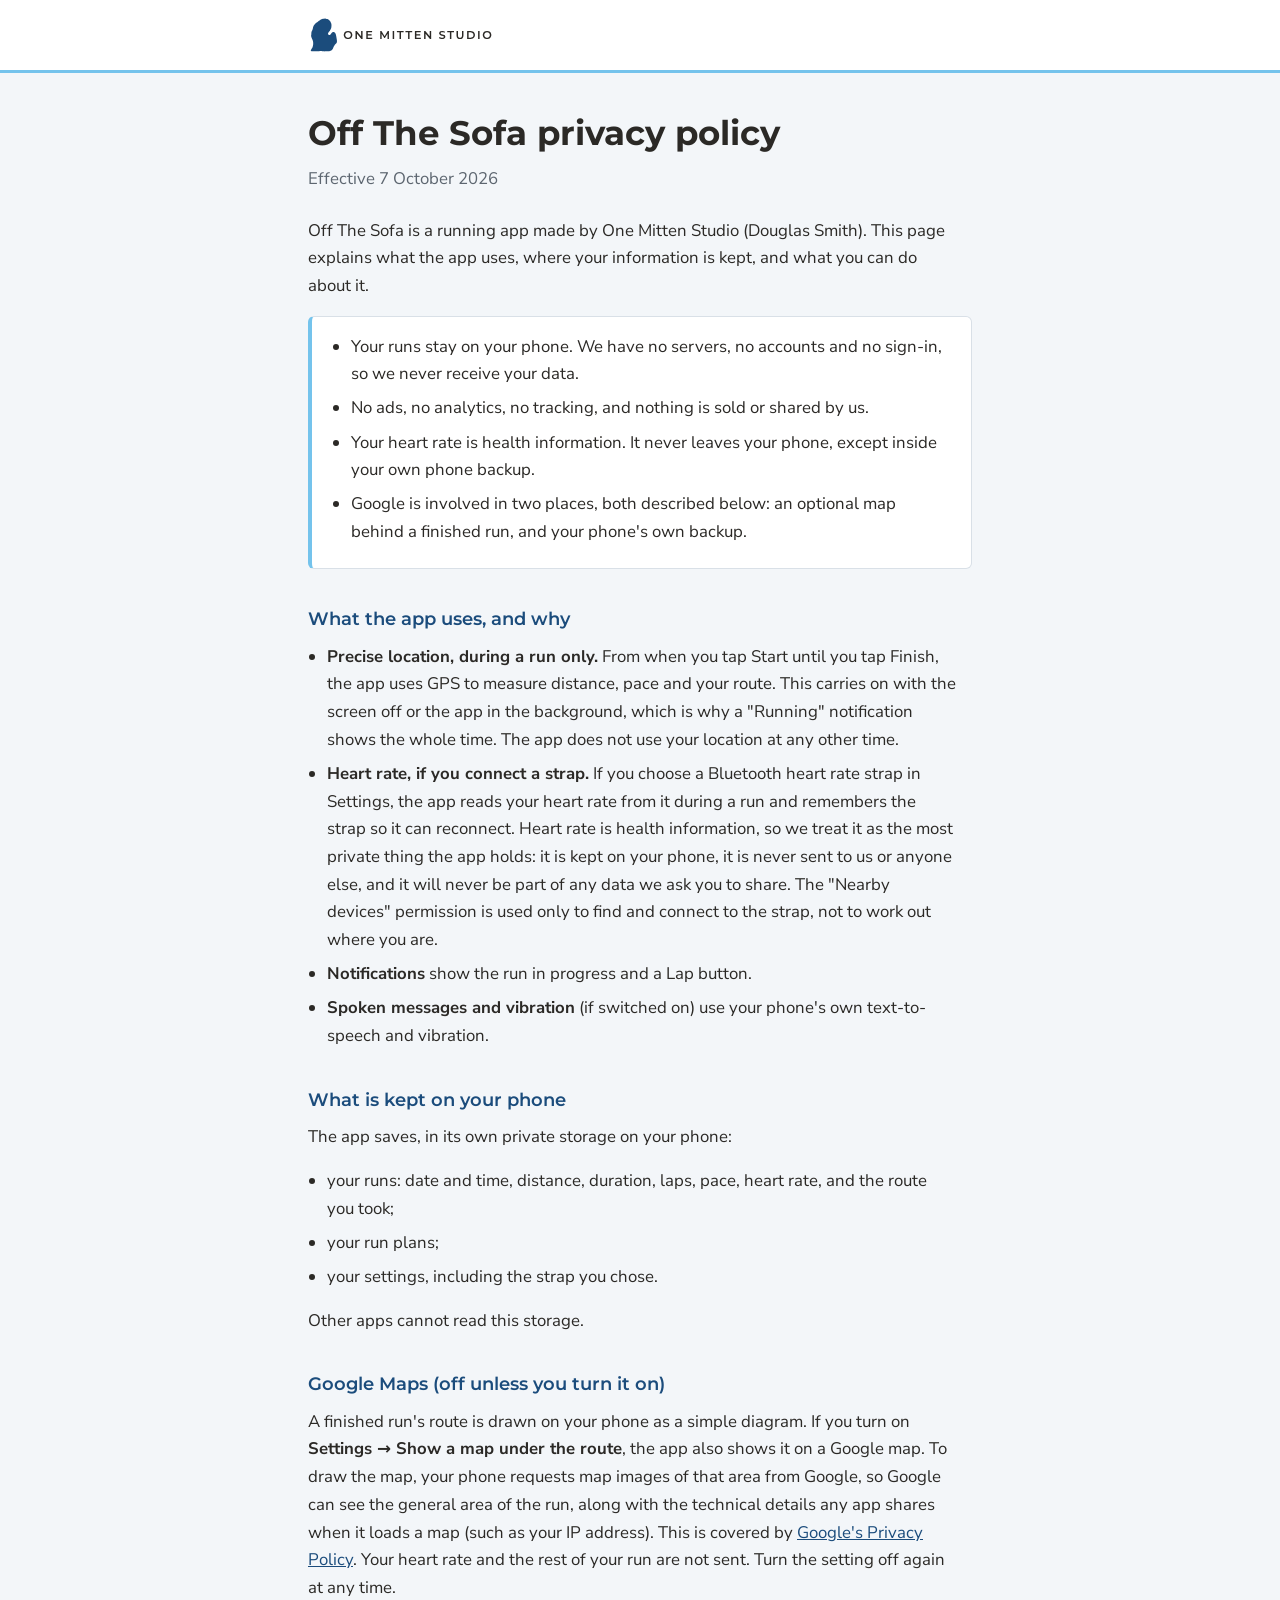
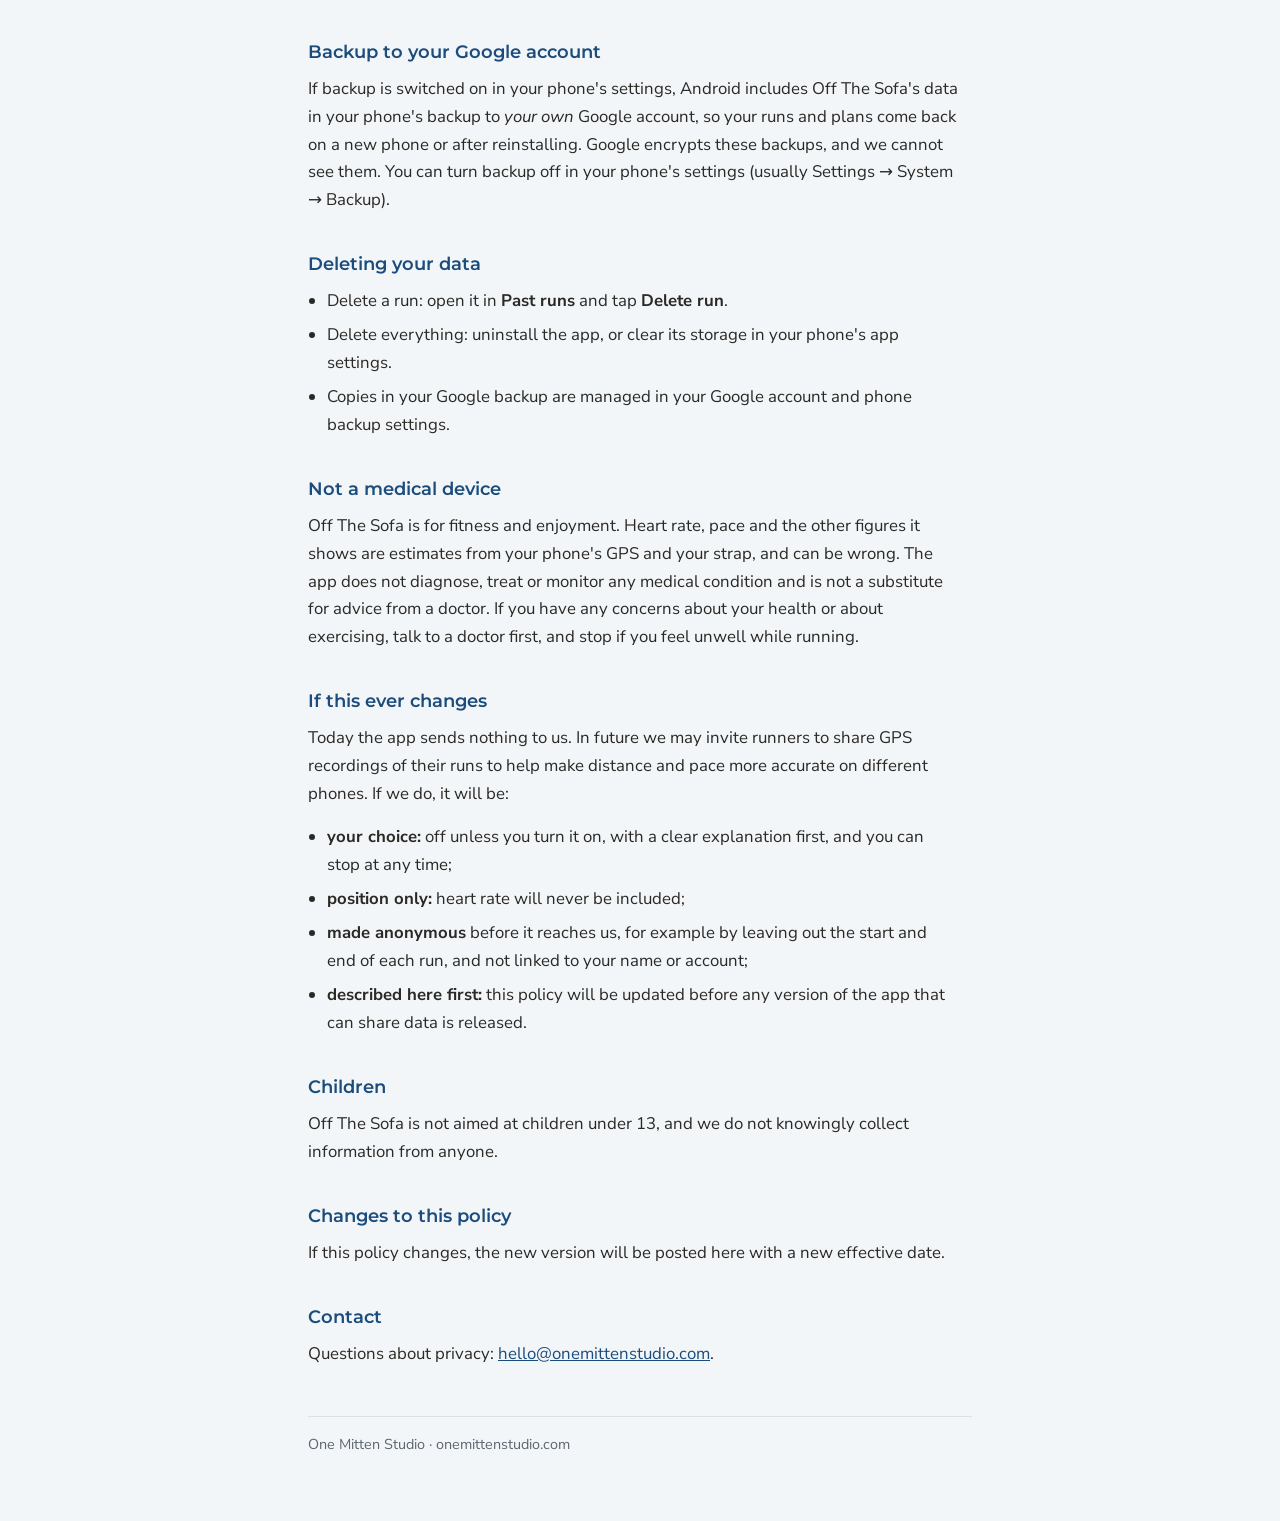
==== privacy/off-the-sofa.html @ 2fed8756 "Privacy policy: heart rate as health info, not a medical device, opt-in data sharing in future, map " ====
<!doctype html>
<html lang="en">
<head>
<meta charset="utf-8">
<meta name="viewport" content="width=device-width, initial-scale=1">
<title>Off The Sofa Privacy Policy · One Mitten Studio</title>
<meta name="description" content="How the Off The Sofa running app handles your location, heart rate and runs.">
<link rel="icon" href="../assets/favicon.svg" type="image/svg+xml">
<link rel="preconnect" href="https://fonts.googleapis.com">
<link rel="preconnect" href="https://fonts.gstatic.com" crossorigin>
<link rel="stylesheet" href="https://fonts.googleapis.com/css2?family=Montserrat:wght@600;700&family=Nunito+Sans:opsz,wght@6..12,400;6..12,700&display=swap">
<style>
  :root {
    --ink: #2B2926;
    --muted: #5D6670;
    --blue: #1B4C7C;
    --sky: #74C3EC;
    --paper: #FFFFFF;
    --wash: #F3F6F9;
    --rule: #D9E0E7;
  }
  * { box-sizing: border-box; }
  body { margin: 0; background: var(--wash); color: var(--ink); font: 400 1.05rem/1.65 "Nunito Sans", "Segoe UI", system-ui, sans-serif; }
  header { background: var(--paper); border-bottom: 3px solid var(--sky); }
  header .inner, main { max-width: 44rem; margin: 0 auto; padding-inline: 1.25rem; }
  header .inner { padding-block: 1rem; }
  header img { height: 2.4rem; width: auto; display: block; }
  main { padding-block: 2rem 4rem; }
  h1, h2 { font-family: Montserrat, "Helvetica Neue", Arial, sans-serif; text-wrap: balance; }
  h1 { font-size: clamp(1.6rem, 5vw, 2.1rem); font-weight: 700; margin: 0 0 .25rem; }
  h2 { font-size: 1.15rem; font-weight: 600; margin: 2.2rem 0 .5rem; color: var(--blue); }
  p, ul { margin: 0 0 1rem; max-width: 65ch; }
  ul { padding-left: 1.2rem; }
  li { margin-bottom: .4rem; }
  .date { color: var(--muted); margin-bottom: 1.5rem; }
  .summary { background: var(--paper); border: 1px solid var(--rule); border-left: 4px solid var(--sky); border-radius: 6px; padding: 1rem 1.25rem; }
  .summary ul { margin: 0; }
  a { color: var(--blue); }
  footer { color: var(--muted); font-size: .9rem; border-top: 1px solid var(--rule); padding-top: 1rem; margin-top: 3rem; }
</style>
</head>
<body>
<header><div class="inner"><a href="https://onemittenstudio.com"><img src="../assets/logo-horizontal-flat.svg" alt="One Mitten Studio"></a></div></header>
<main>
  <h1>Off The Sofa privacy policy</h1>
  <p class="date">Effective 7 October 2026</p>

  <p>Off The Sofa is a running app made by One Mitten Studio (Douglas Smith). This page explains what the app
    uses, where your information is kept, and what you can do about it.</p>

  <div class="summary">
    <ul>
      <li>Your runs stay on your phone. We have no servers, no accounts and no sign-in, so we never receive your data.</li>
      <li>No ads, no analytics, no tracking, and nothing is sold or shared by us.</li>
      <li>Your heart rate is health information. It never leaves your phone, except inside your own phone backup.</li>
      <li>Google is involved in two places, both described below: an optional map behind a finished run, and your phone's own backup.</li>
    </ul>
  </div>

  <h2>What the app uses, and why</h2>
  <ul>
    <li><b>Precise location, during a run only.</b> From when you tap Start until you tap Finish, the app uses GPS
      to measure distance, pace and your route. This carries on with the screen off or the app in the background,
      which is why a "Running" notification shows the whole time. The app does not use your location at any other time.</li>
    <li><b>Heart rate, if you connect a strap.</b> If you choose a Bluetooth heart rate strap in Settings, the app
      reads your heart rate from it during a run and remembers the strap so it can reconnect. Heart rate is health
      information, so we treat it as the most private thing the app holds: it is kept on your phone, it is never
      sent to us or anyone else, and it will never be part of any data we ask you to share. The "Nearby devices"
      permission is used only to find and connect to the strap, not to work out where you are.</li>
    <li><b>Notifications</b> show the run in progress and a Lap button.</li>
    <li><b>Spoken messages and vibration</b> (if switched on) use your phone's own text-to-speech and vibration.</li>
  </ul>

  <h2>What is kept on your phone</h2>
  <p>The app saves, in its own private storage on your phone:</p>
  <ul>
    <li>your runs: date and time, distance, duration, laps, pace, heart rate, and the route you took;</li>
    <li>your run plans;</li>
    <li>your settings, including the strap you chose.</li>
  </ul>
  <p>Other apps cannot read this storage.</p>

  <h2>Google Maps (off unless you turn it on)</h2>
  <p>A finished run's route is drawn on your phone as a simple diagram. If you turn on
    <b>Settings → Show a map under the route</b>, the app also shows it on a Google map. To draw the map, your phone
    requests map images of that area from Google, so Google can see the general area of the run, along with the
    technical details any app shares when it loads a map (such as your IP address). This is covered by
    <a href="https://policies.google.com/privacy">Google's Privacy Policy</a>. Your heart rate and the rest of your
    run are not sent. Turn the setting off again at any time.</p>

  <h2>Backup to your Google account</h2>
  <p>If backup is switched on in your phone's settings, Android includes Off The Sofa's data in your phone's
    backup to <em>your own</em> Google account, so your runs and plans come back on a new phone or after
    reinstalling. Google encrypts these backups, and we cannot see them. You can turn backup off in your phone's
    settings (usually Settings → System → Backup).</p>

  <h2>Deleting your data</h2>
  <ul>
    <li>Delete a run: open it in <b>Past runs</b> and tap <b>Delete run</b>.</li>
    <li>Delete everything: uninstall the app, or clear its storage in your phone's app settings.</li>
    <li>Copies in your Google backup are managed in your Google account and phone backup settings.</li>
  </ul>

  <h2>Not a medical device</h2>
  <p>Off The Sofa is for fitness and enjoyment. Heart rate, pace and the other figures it shows are estimates from
    your phone's GPS and your strap, and can be wrong. The app does not diagnose, treat or monitor any medical
    condition and is not a substitute for advice from a doctor. If you have any concerns about your health or
    about exercising, talk to a doctor first, and stop if you feel unwell while running.</p>

  <h2>If this ever changes</h2>
  <p>Today the app sends nothing to us. In future we may invite runners to share GPS recordings of their runs to
    help make distance and pace more accurate on different phones. If we do, it will be:</p>
  <ul>
    <li><b>your choice:</b> off unless you turn it on, with a clear explanation first, and you can stop at any time;</li>
    <li><b>position only:</b> heart rate will never be included;</li>
    <li><b>made anonymous</b> before it reaches us, for example by leaving out the start and end of each run, and not
      linked to your name or account;</li>
    <li><b>described here first:</b> this policy will be updated before any version of the app that can share data is released.</li>
  </ul>

  <h2>Children</h2>
  <p>Off The Sofa is not aimed at children under 13, and we do not knowingly collect information from anyone.</p>

  <h2>Changes to this policy</h2>
  <p>If this policy changes, the new version will be posted here with a new effective date.</p>

  <h2>Contact</h2>
  <p>Questions about privacy: <a href="mailto:hello@onemittenstudio.com">hello@onemittenstudio.com</a>.</p>

  <footer>One Mitten Studio · onemittenstudio.com</footer>
</main>
</body>
</html>
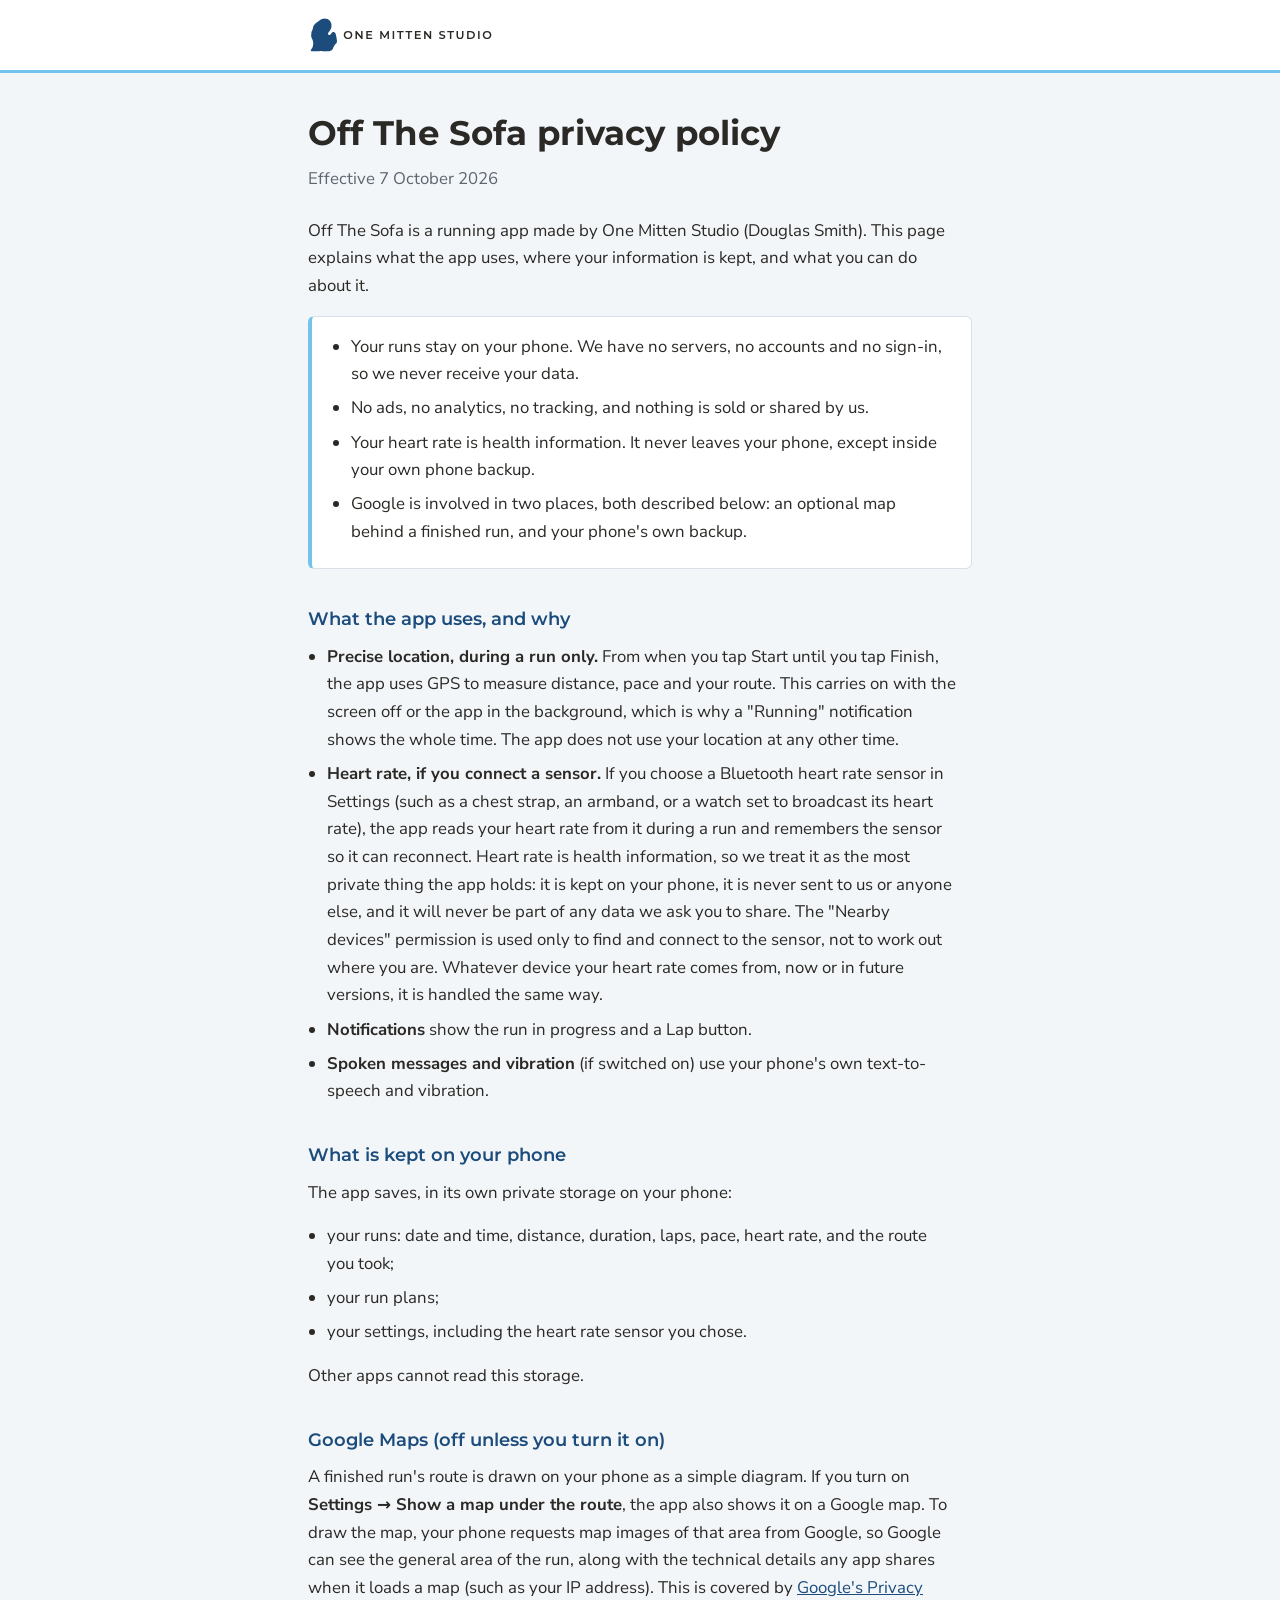
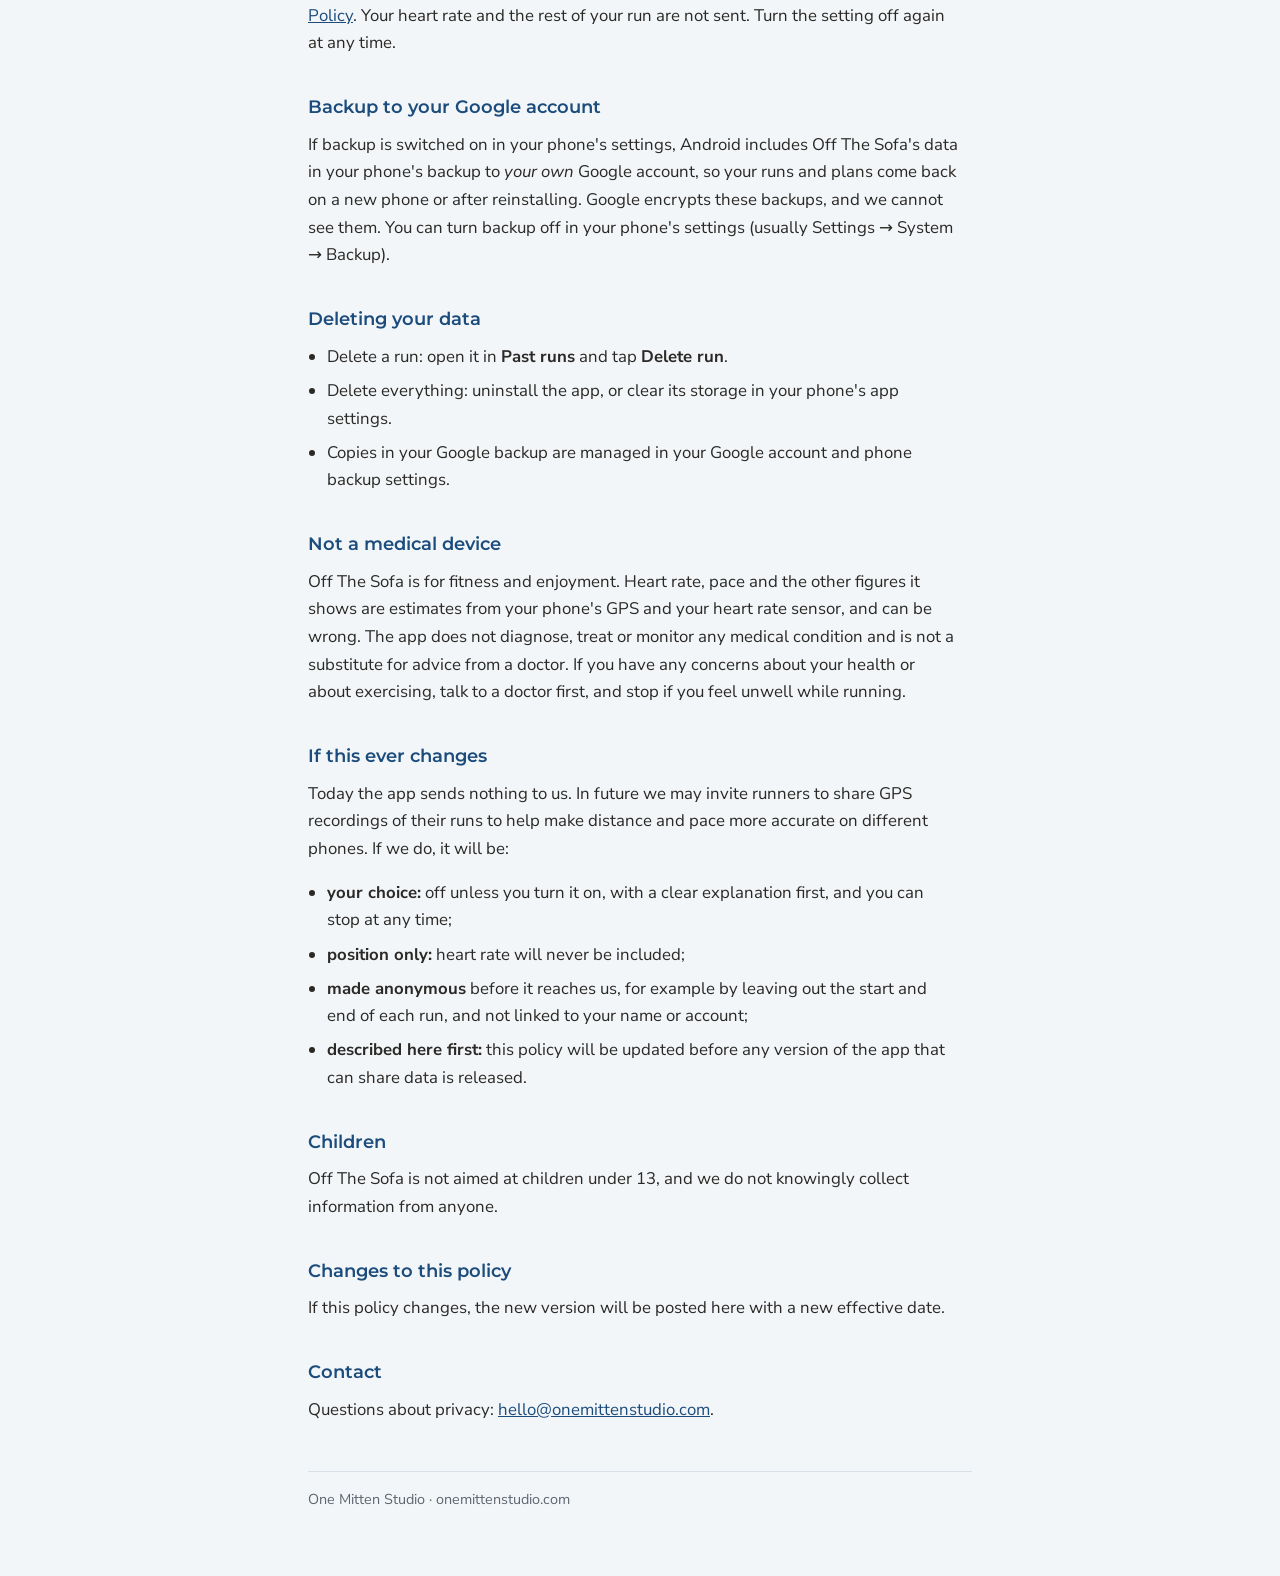
==== commit dc9920d6: "Privacy policy: any heart rate sensor, not just straps Co-Authored-By: Claude Opus 5.5 <noreply@anth" ====
--- a/privacy/off-the-sofa.html
+++ b/privacy/off-the-sofa.html
@@ -62,11 +62,13 @@
     <li><b>Precise location, during a run only.</b> From when you tap Start until you tap Finish, the app uses GPS
       to measure distance, pace and your route. This carries on with the screen off or the app in the background,
       which is why a "Running" notification shows the whole time. The app does not use your location at any other time.</li>
-    <li><b>Heart rate, if you connect a strap.</b> If you choose a Bluetooth heart rate strap in Settings, the app
-      reads your heart rate from it during a run and remembers the strap so it can reconnect. Heart rate is health
+    <li><b>Heart rate, if you connect a sensor.</b> If you choose a Bluetooth heart rate sensor in Settings (such as a
+      chest strap, an armband, or a watch set to broadcast its heart rate), the app reads your heart rate from it
+      during a run and remembers the sensor so it can reconnect. Heart rate is health
       information, so we treat it as the most private thing the app holds: it is kept on your phone, it is never
       sent to us or anyone else, and it will never be part of any data we ask you to share. The "Nearby devices"
-      permission is used only to find and connect to the strap, not to work out where you are.</li>
+      permission is used only to find and connect to the sensor, not to work out where you are. Whatever device
+      your heart rate comes from, now or in future versions, it is handled the same way.</li>
     <li><b>Notifications</b> show the run in progress and a Lap button.</li>
     <li><b>Spoken messages and vibration</b> (if switched on) use your phone's own text-to-speech and vibration.</li>
   </ul>
@@ -76,7 +78,7 @@
   <ul>
     <li>your runs: date and time, distance, duration, laps, pace, heart rate, and the route you took;</li>
     <li>your run plans;</li>
-    <li>your settings, including the strap you chose.</li>
+    <li>your settings, including the heart rate sensor you chose.</li>
   </ul>
   <p>Other apps cannot read this storage.</p>
 
@@ -103,7 +105,7 @@
 
   <h2>Not a medical device</h2>
   <p>Off The Sofa is for fitness and enjoyment. Heart rate, pace and the other figures it shows are estimates from
-    your phone's GPS and your strap, and can be wrong. The app does not diagnose, treat or monitor any medical
+    your phone's GPS and your heart rate sensor, and can be wrong. The app does not diagnose, treat or monitor any medical
     condition and is not a substitute for advice from a doctor. If you have any concerns about your health or
     about exercising, talk to a doctor first, and stop if you feel unwell while running.</p>
 
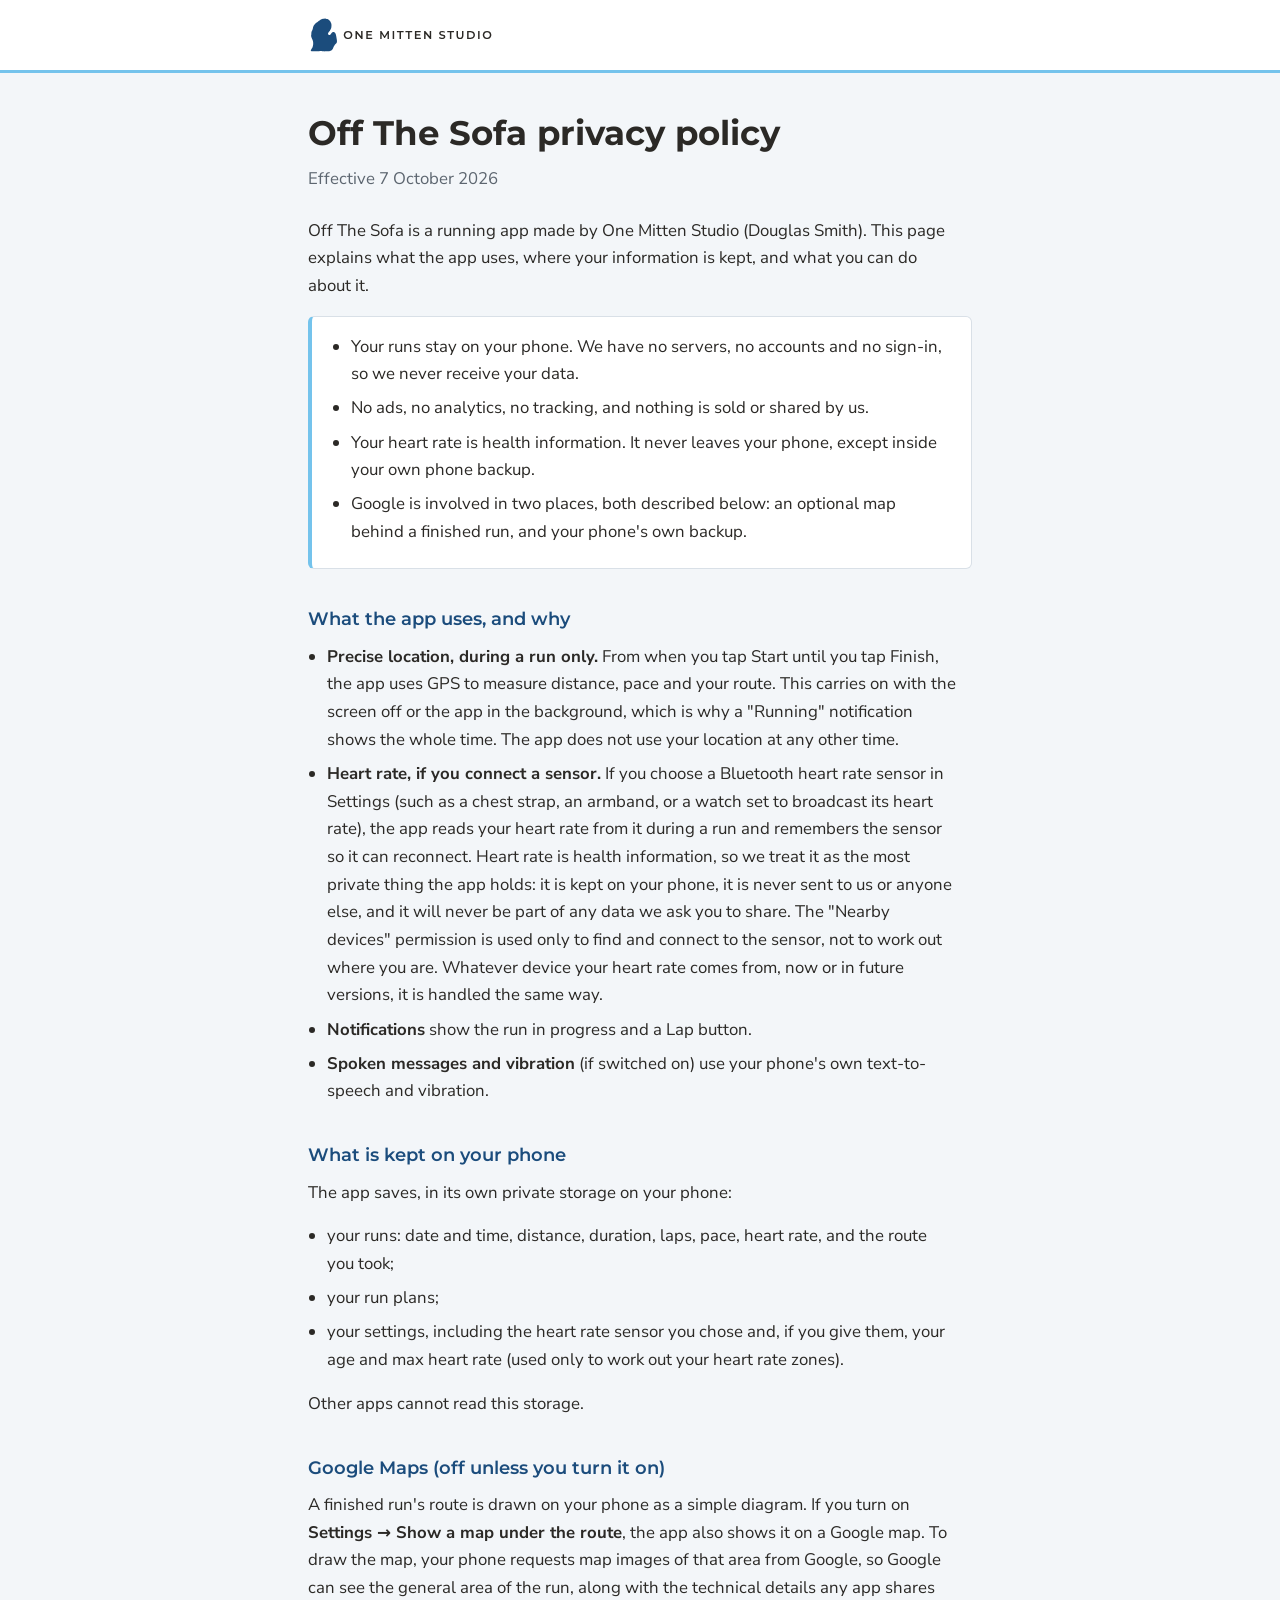
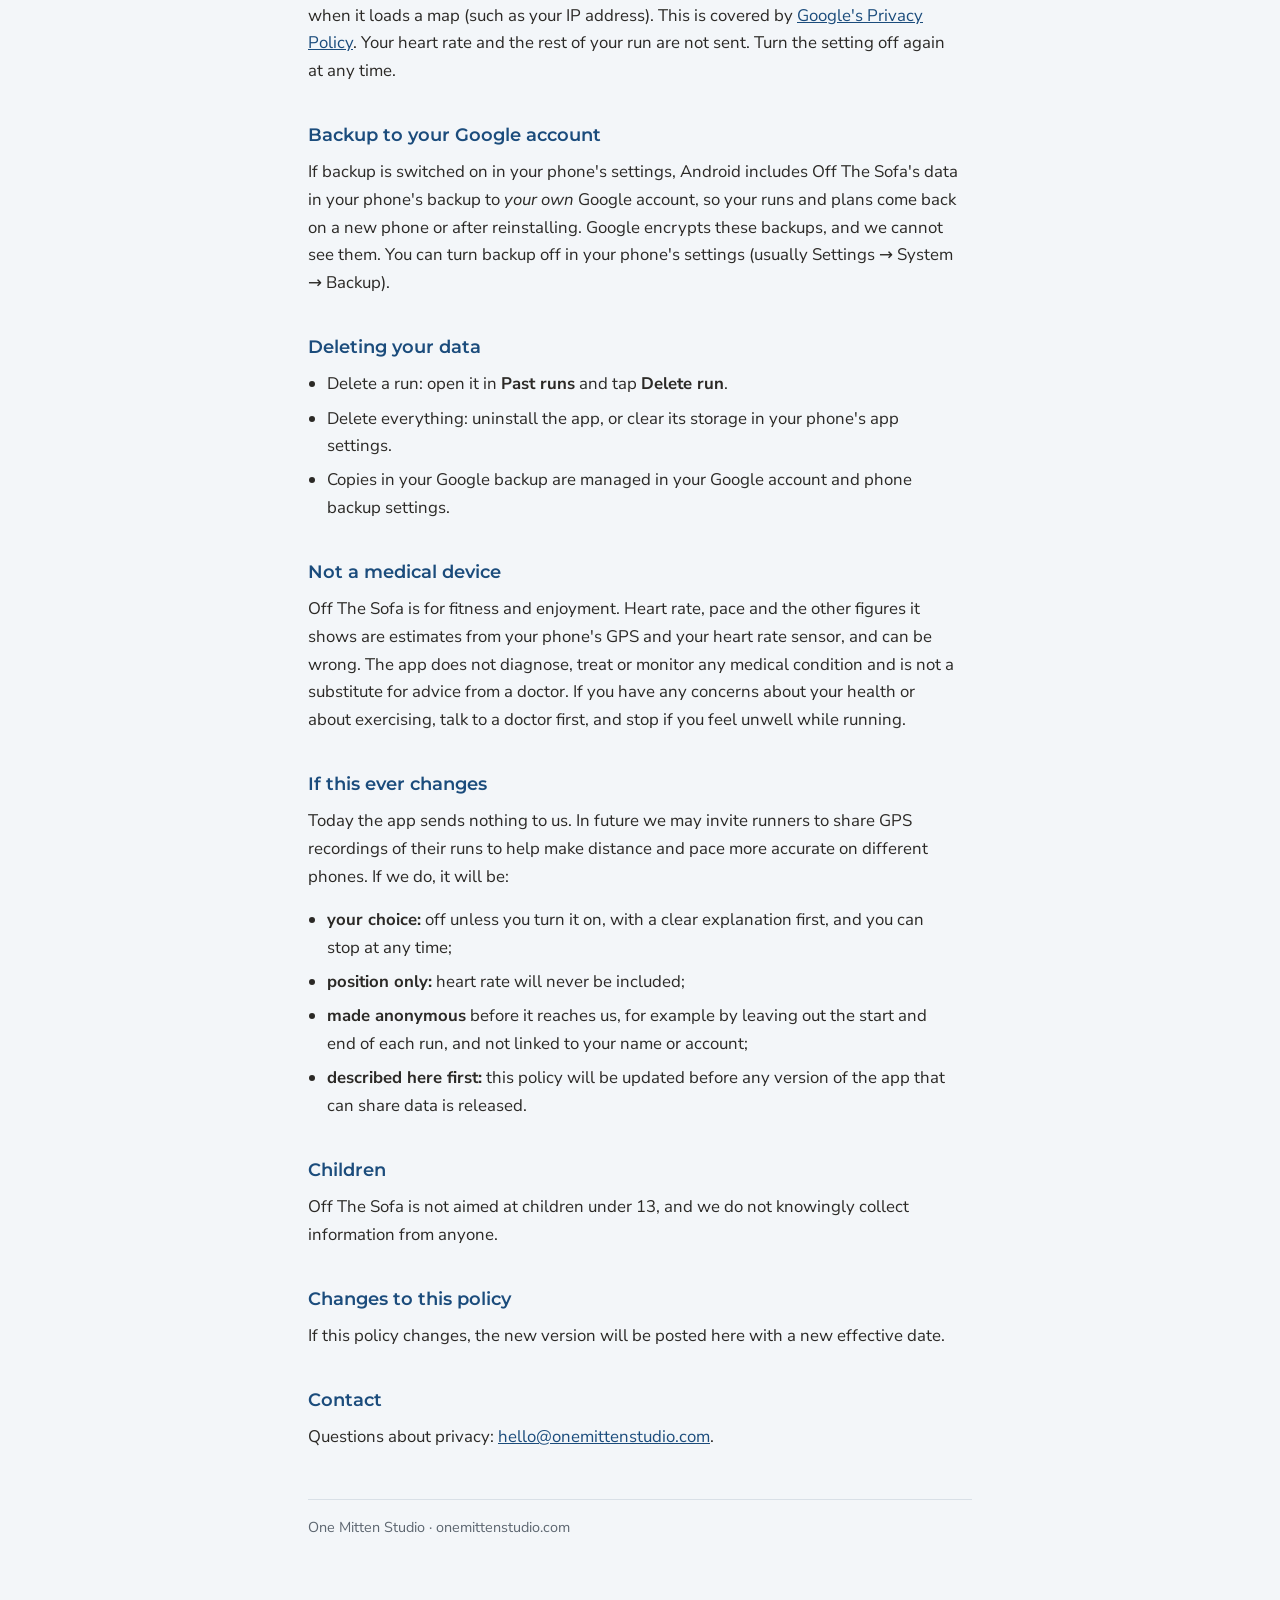
==== commit faaa5e5d: "Privacy policy: age and max heart rate, kept on the phone for zones Co-Authored-By: Claude Opus 5.5 " ====
--- a/privacy/off-the-sofa.html
+++ b/privacy/off-the-sofa.html
@@ -78,7 +78,8 @@
   <ul>
     <li>your runs: date and time, distance, duration, laps, pace, heart rate, and the route you took;</li>
     <li>your run plans;</li>
-    <li>your settings, including the heart rate sensor you chose.</li>
+    <li>your settings, including the heart rate sensor you chose and, if you give them, your age and max heart rate
+      (used only to work out your heart rate zones).</li>
   </ul>
   <p>Other apps cannot read this storage.</p>
 
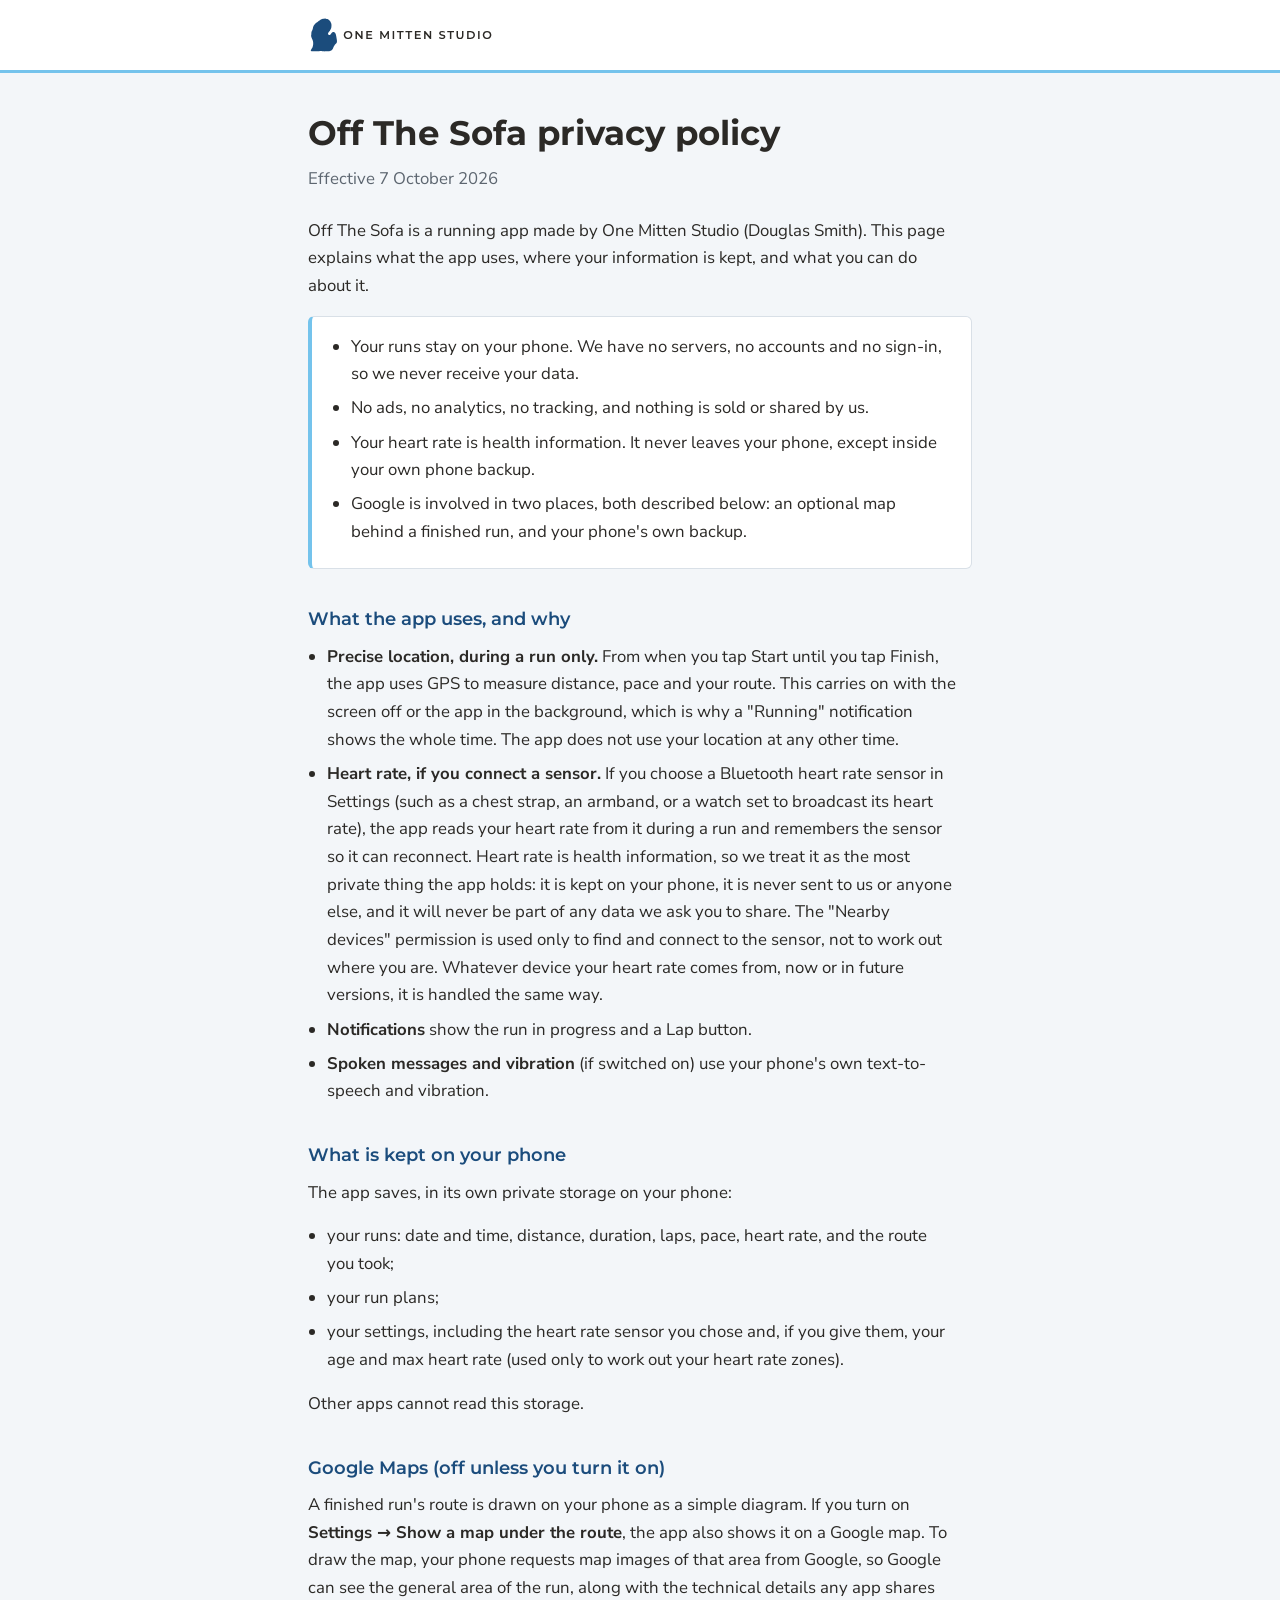
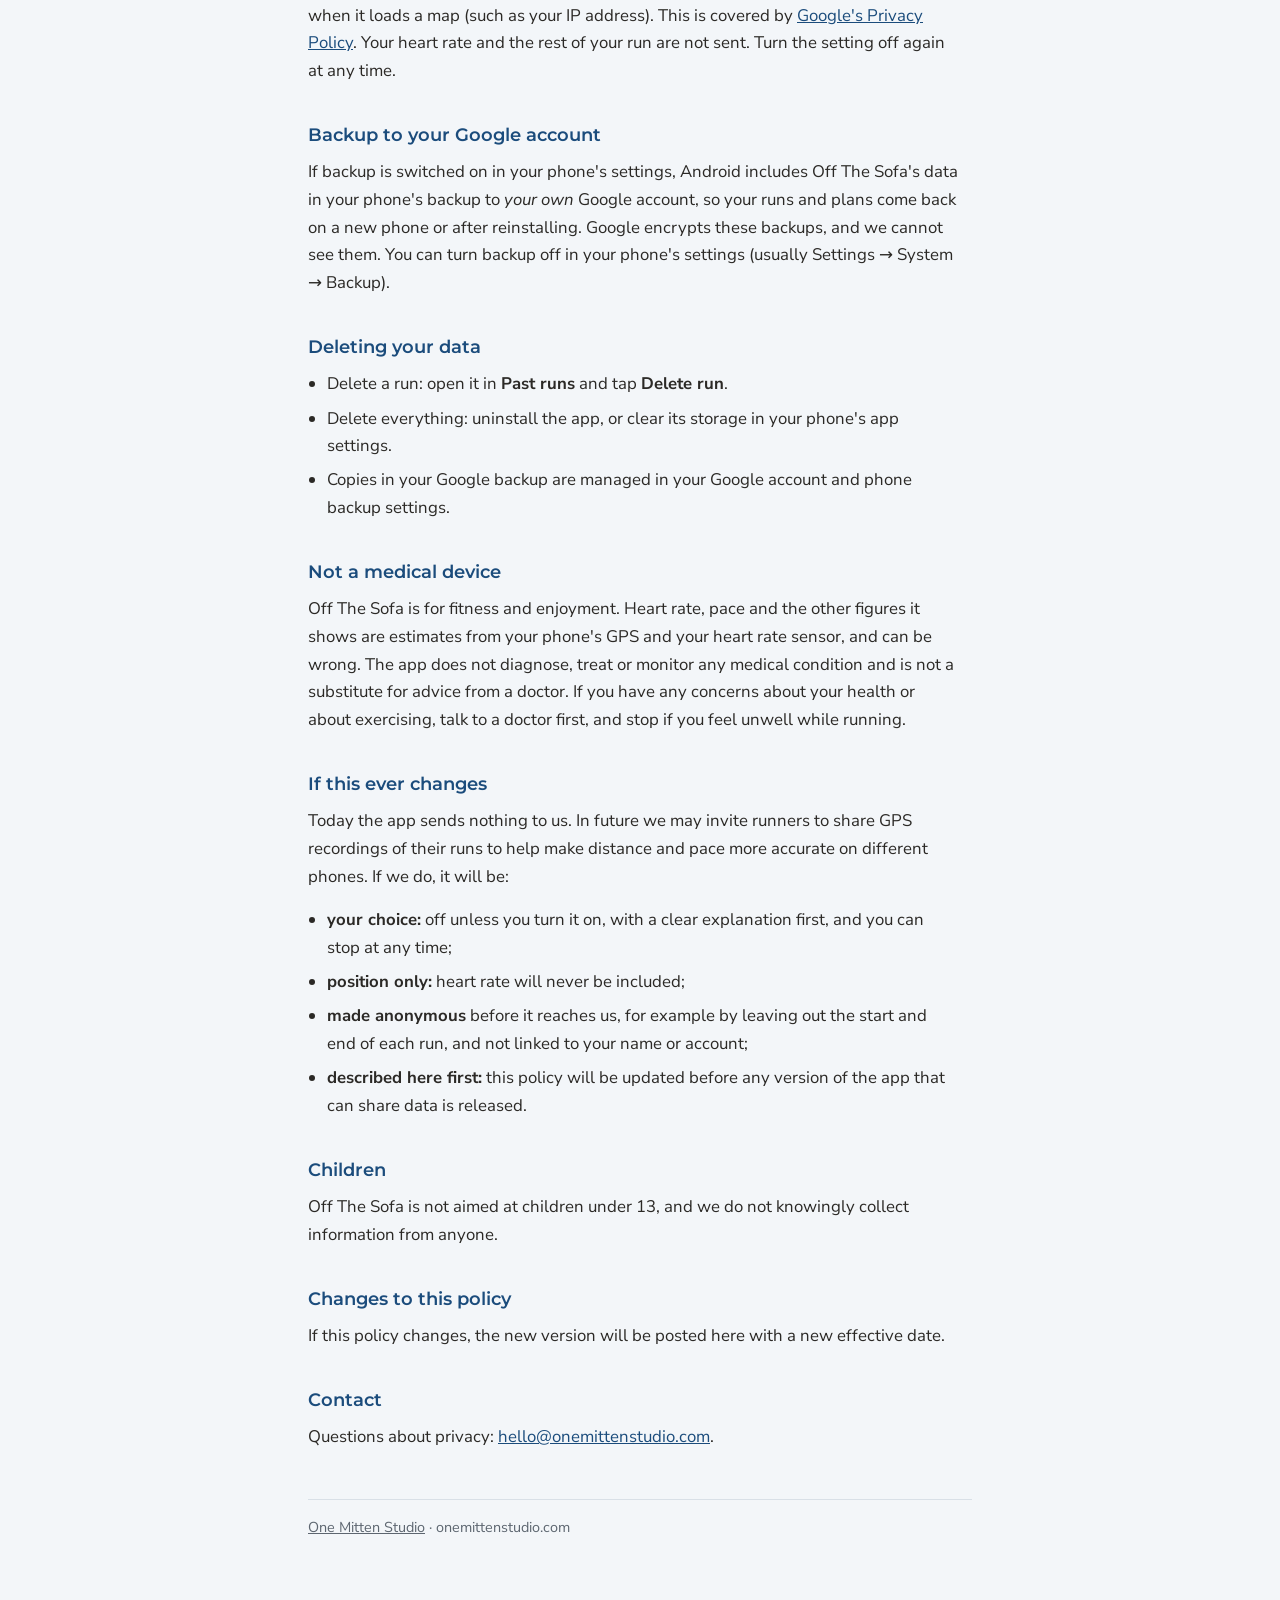
==== commit caef7d54: "Home page, shared stylesheet, CNAME for onemittenstudio.com Co-Authored-By: Claude Opus 5.5 <noreply" ====
--- a/privacy/off-the-sofa.html
+++ b/privacy/off-the-sofa.html
@@ -9,38 +9,10 @@
 <link rel="preconnect" href="https://fonts.googleapis.com">
 <link rel="preconnect" href="https://fonts.gstatic.com" crossorigin>
 <link rel="stylesheet" href="https://fonts.googleapis.com/css2?family=Montserrat:wght@600;700&family=Nunito+Sans:opsz,wght@6..12,400;6..12,700&display=swap">
-<style>
-  :root {
-    --ink: #2B2926;
-    --muted: #5D6670;
-    --blue: #1B4C7C;
-    --sky: #74C3EC;
-    --paper: #FFFFFF;
-    --wash: #F3F6F9;
-    --rule: #D9E0E7;
-  }
-  * { box-sizing: border-box; }
-  body { margin: 0; background: var(--wash); color: var(--ink); font: 400 1.05rem/1.65 "Nunito Sans", "Segoe UI", system-ui, sans-serif; }
-  header { background: var(--paper); border-bottom: 3px solid var(--sky); }
-  header .inner, main { max-width: 44rem; margin: 0 auto; padding-inline: 1.25rem; }
-  header .inner { padding-block: 1rem; }
-  header img { height: 2.4rem; width: auto; display: block; }
-  main { padding-block: 2rem 4rem; }
-  h1, h2 { font-family: Montserrat, "Helvetica Neue", Arial, sans-serif; text-wrap: balance; }
-  h1 { font-size: clamp(1.6rem, 5vw, 2.1rem); font-weight: 700; margin: 0 0 .25rem; }
-  h2 { font-size: 1.15rem; font-weight: 600; margin: 2.2rem 0 .5rem; color: var(--blue); }
-  p, ul { margin: 0 0 1rem; max-width: 65ch; }
-  ul { padding-left: 1.2rem; }
-  li { margin-bottom: .4rem; }
-  .date { color: var(--muted); margin-bottom: 1.5rem; }
-  .summary { background: var(--paper); border: 1px solid var(--rule); border-left: 4px solid var(--sky); border-radius: 6px; padding: 1rem 1.25rem; }
-  .summary ul { margin: 0; }
-  a { color: var(--blue); }
-  footer { color: var(--muted); font-size: .9rem; border-top: 1px solid var(--rule); padding-top: 1rem; margin-top: 3rem; }
-</style>
+<link rel="stylesheet" href="../assets/site.css">
 </head>
 <body>
-<header><div class="inner"><a href="https://onemittenstudio.com"><img src="../assets/logo-horizontal-flat.svg" alt="One Mitten Studio"></a></div></header>
+<header><div class="inner"><a href="../"><img src="../assets/logo-horizontal-flat.svg" alt="One Mitten Studio"></a></div></header>
 <main>
   <h1>Off The Sofa privacy policy</h1>
   <p class="date">Effective 7 October 2026</p>
@@ -130,7 +102,7 @@
   <h2>Contact</h2>
   <p>Questions about privacy: <a href="mailto:hello@onemittenstudio.com">hello@onemittenstudio.com</a>.</p>
 
-  <footer>One Mitten Studio · onemittenstudio.com</footer>
+  <footer><a href="../">One Mitten Studio</a> · onemittenstudio.com</footer>
 </main>
 </body>
 </html>
--- a/assets/site.css
+++ b/assets/site.css
@@ -0,0 +1,38 @@
+/* One Mitten Studio: shared page style (colours from the brand repo). */
+:root {
+  --ink: #2B2926;
+  --muted: #5D6670;
+  --blue: #1B4C7C;
+  --sky: #74C3EC;
+  --paper: #FFFFFF;
+  --wash: #F3F6F9;
+  --rule: #D9E0E7;
+}
+* { box-sizing: border-box; }
+body { margin: 0; background: var(--wash); color: var(--ink); font: 400 1.05rem/1.65 "Nunito Sans", "Segoe UI", system-ui, sans-serif; }
+header { background: var(--paper); border-bottom: 3px solid var(--sky); }
+header .inner, main { max-width: 44rem; margin: 0 auto; padding-inline: 1.25rem; }
+header .inner { padding-block: 1rem; }
+header img { height: 2.4rem; width: auto; display: block; }
+main { padding-block: 2rem 4rem; }
+h1, h2 { font-family: Montserrat, "Helvetica Neue", Arial, sans-serif; text-wrap: balance; }
+h1 { font-size: clamp(1.6rem, 5vw, 2.1rem); font-weight: 700; margin: 0 0 .25rem; }
+h2 { font-size: 1.15rem; font-weight: 600; margin: 2.2rem 0 .5rem; color: var(--blue); }
+p, ul { margin: 0 0 1rem; max-width: 65ch; }
+ul { padding-left: 1.2rem; }
+li { margin-bottom: .4rem; }
+.date { color: var(--muted); margin-bottom: 1.5rem; }
+.summary { background: var(--paper); border: 1px solid var(--rule); border-left: 4px solid var(--sky); border-radius: 6px; padding: 1rem 1.25rem; }
+.summary ul { margin: 0; }
+a { color: var(--blue); }
+footer { color: var(--muted); font-size: .9rem; border-top: 1px solid var(--rule); padding-top: 1rem; margin-top: 3rem; }
+
+/* Home page */
+.hero { display: flex; gap: 1.5rem; align-items: center; flex-wrap: wrap; padding-block: 1rem 0.5rem; }
+.hero img { width: 7rem; height: auto; flex: none; }
+.hero h1 { margin: 0; }
+.hero p { margin: .25rem 0 0; color: var(--muted); font-size: 1.15rem; }
+.card { background: var(--paper); border: 1px solid var(--rule); border-radius: 8px; padding: 1.25rem 1.5rem; }
+.card h3 { font-family: Montserrat, "Helvetica Neue", Arial, sans-serif; font-weight: 700; font-size: 1.25rem; margin: 0 0 .25rem; }
+.badge { display: inline-block; background: var(--wash); border: 1px solid var(--rule); border-radius: 999px; padding: .1rem .7rem; font-size: .85rem; color: var(--muted); margin-bottom: .75rem; }
+footer a { color: var(--muted); }
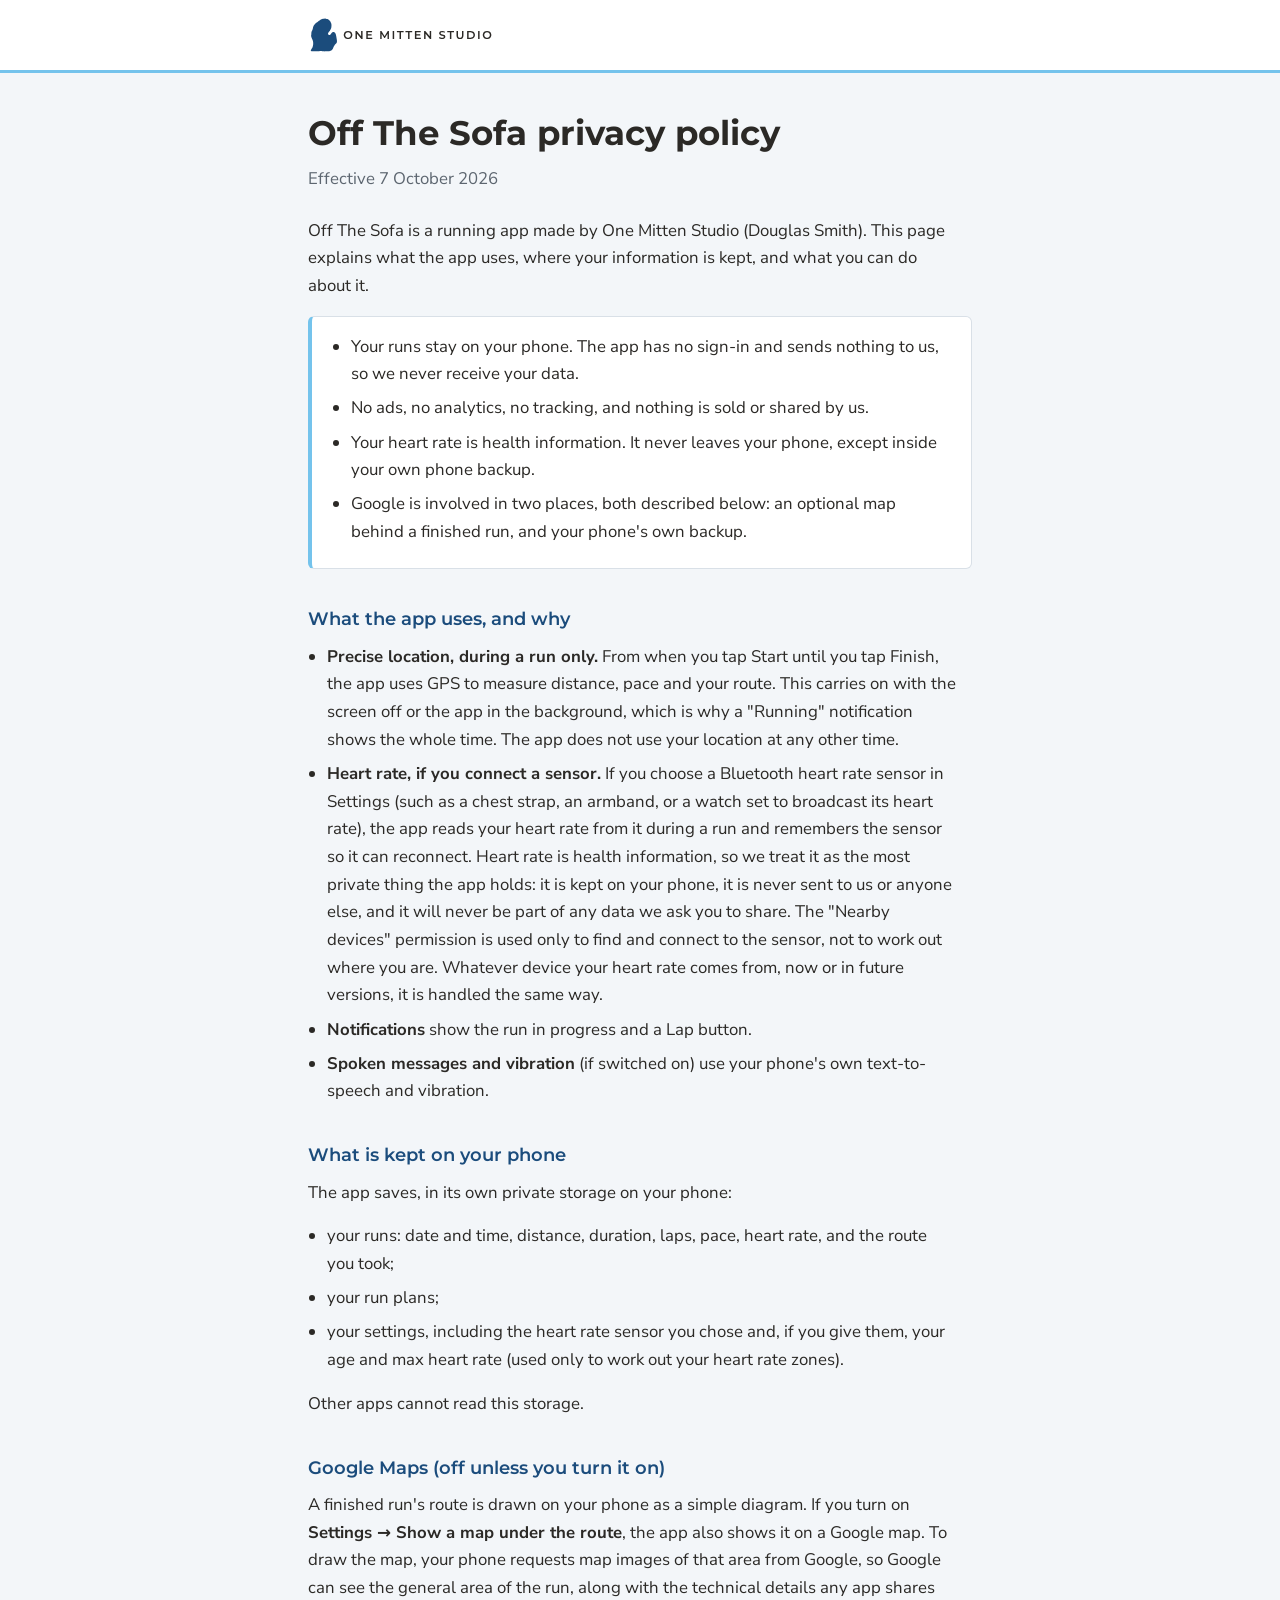
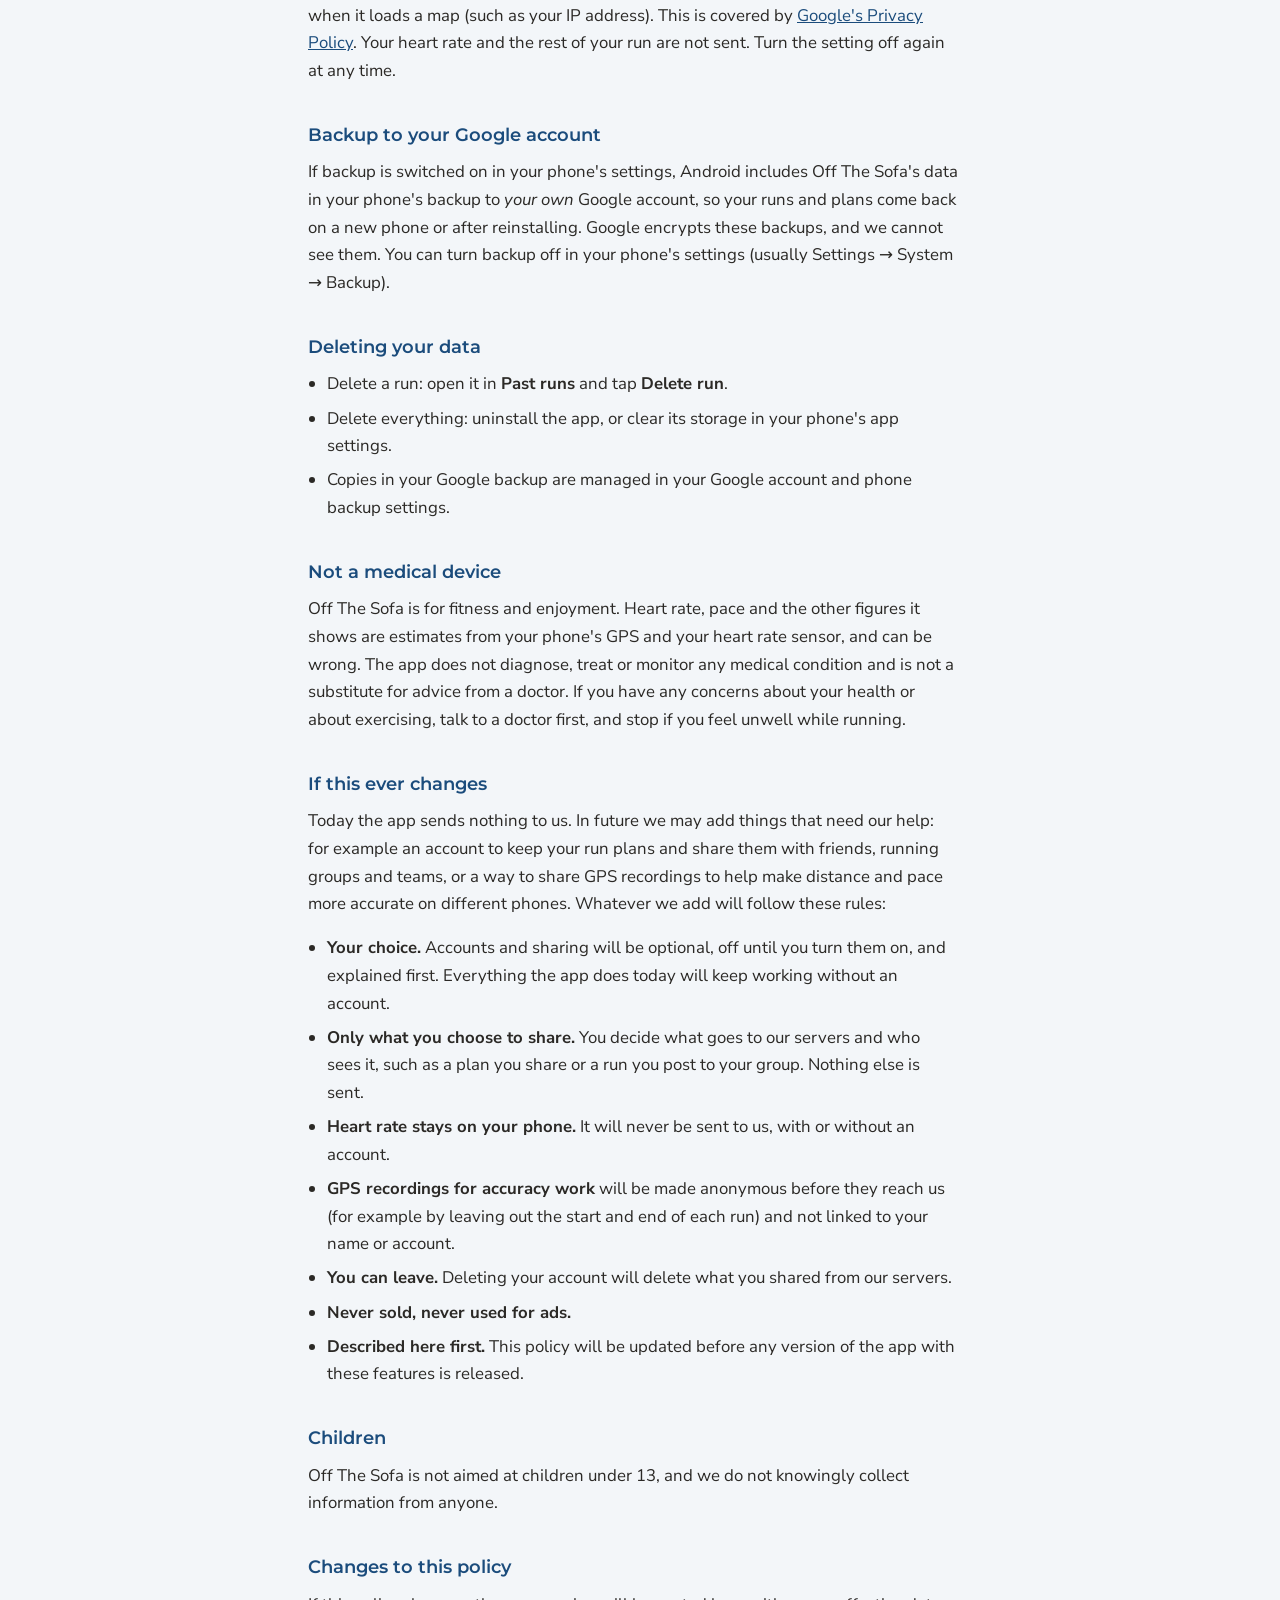
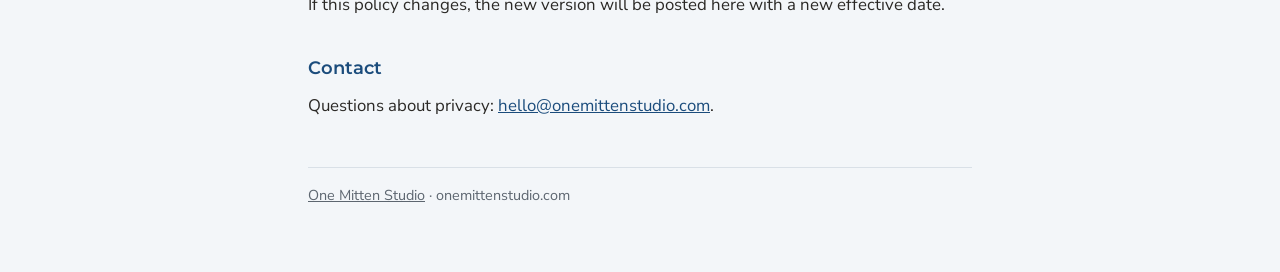
==== commit 6a07b6ab: "Keep the privacy promises true if optional accounts, plan sharing or groups come later Co-Authored-B" ====
--- a/privacy/off-the-sofa.html
+++ b/privacy/off-the-sofa.html
@@ -22,7 +22,7 @@
 
   <div class="summary">
     <ul>
-      <li>Your runs stay on your phone. We have no servers, no accounts and no sign-in, so we never receive your data.</li>
+      <li>Your runs stay on your phone. The app has no sign-in and sends nothing to us, so we never receive your data.</li>
       <li>No ads, no analytics, no tracking, and nothing is sold or shared by us.</li>
       <li>Your heart rate is health information. It never leaves your phone, except inside your own phone backup.</li>
       <li>Google is involved in two places, both described below: an optional map behind a finished run, and your phone's own backup.</li>
@@ -83,14 +83,20 @@
     about exercising, talk to a doctor first, and stop if you feel unwell while running.</p>
 
   <h2>If this ever changes</h2>
-  <p>Today the app sends nothing to us. In future we may invite runners to share GPS recordings of their runs to
-    help make distance and pace more accurate on different phones. If we do, it will be:</p>
+  <p>Today the app sends nothing to us. In future we may add things that need our help: for example an account to
+    keep your run plans and share them with friends, running groups and teams, or a way to share GPS recordings
+    to help make distance and pace more accurate on different phones. Whatever we add will follow these rules:</p>
   <ul>
-    <li><b>your choice:</b> off unless you turn it on, with a clear explanation first, and you can stop at any time;</li>
-    <li><b>position only:</b> heart rate will never be included;</li>
-    <li><b>made anonymous</b> before it reaches us, for example by leaving out the start and end of each run, and not
-      linked to your name or account;</li>
-    <li><b>described here first:</b> this policy will be updated before any version of the app that can share data is released.</li>
+    <li><b>Your choice.</b> Accounts and sharing will be optional, off until you turn them on, and explained first.
+      Everything the app does today will keep working without an account.</li>
+    <li><b>Only what you choose to share.</b> You decide what goes to our servers and who sees it, such as a plan
+      you share or a run you post to your group. Nothing else is sent.</li>
+    <li><b>Heart rate stays on your phone.</b> It will never be sent to us, with or without an account.</li>
+    <li><b>GPS recordings for accuracy work</b> will be made anonymous before they reach us (for example by leaving
+      out the start and end of each run) and not linked to your name or account.</li>
+    <li><b>You can leave.</b> Deleting your account will delete what you shared from our servers.</li>
+    <li><b>Never sold, never used for ads.</b></li>
+    <li><b>Described here first.</b> This policy will be updated before any version of the app with these features is released.</li>
   </ul>
 
   <h2>Children</h2>
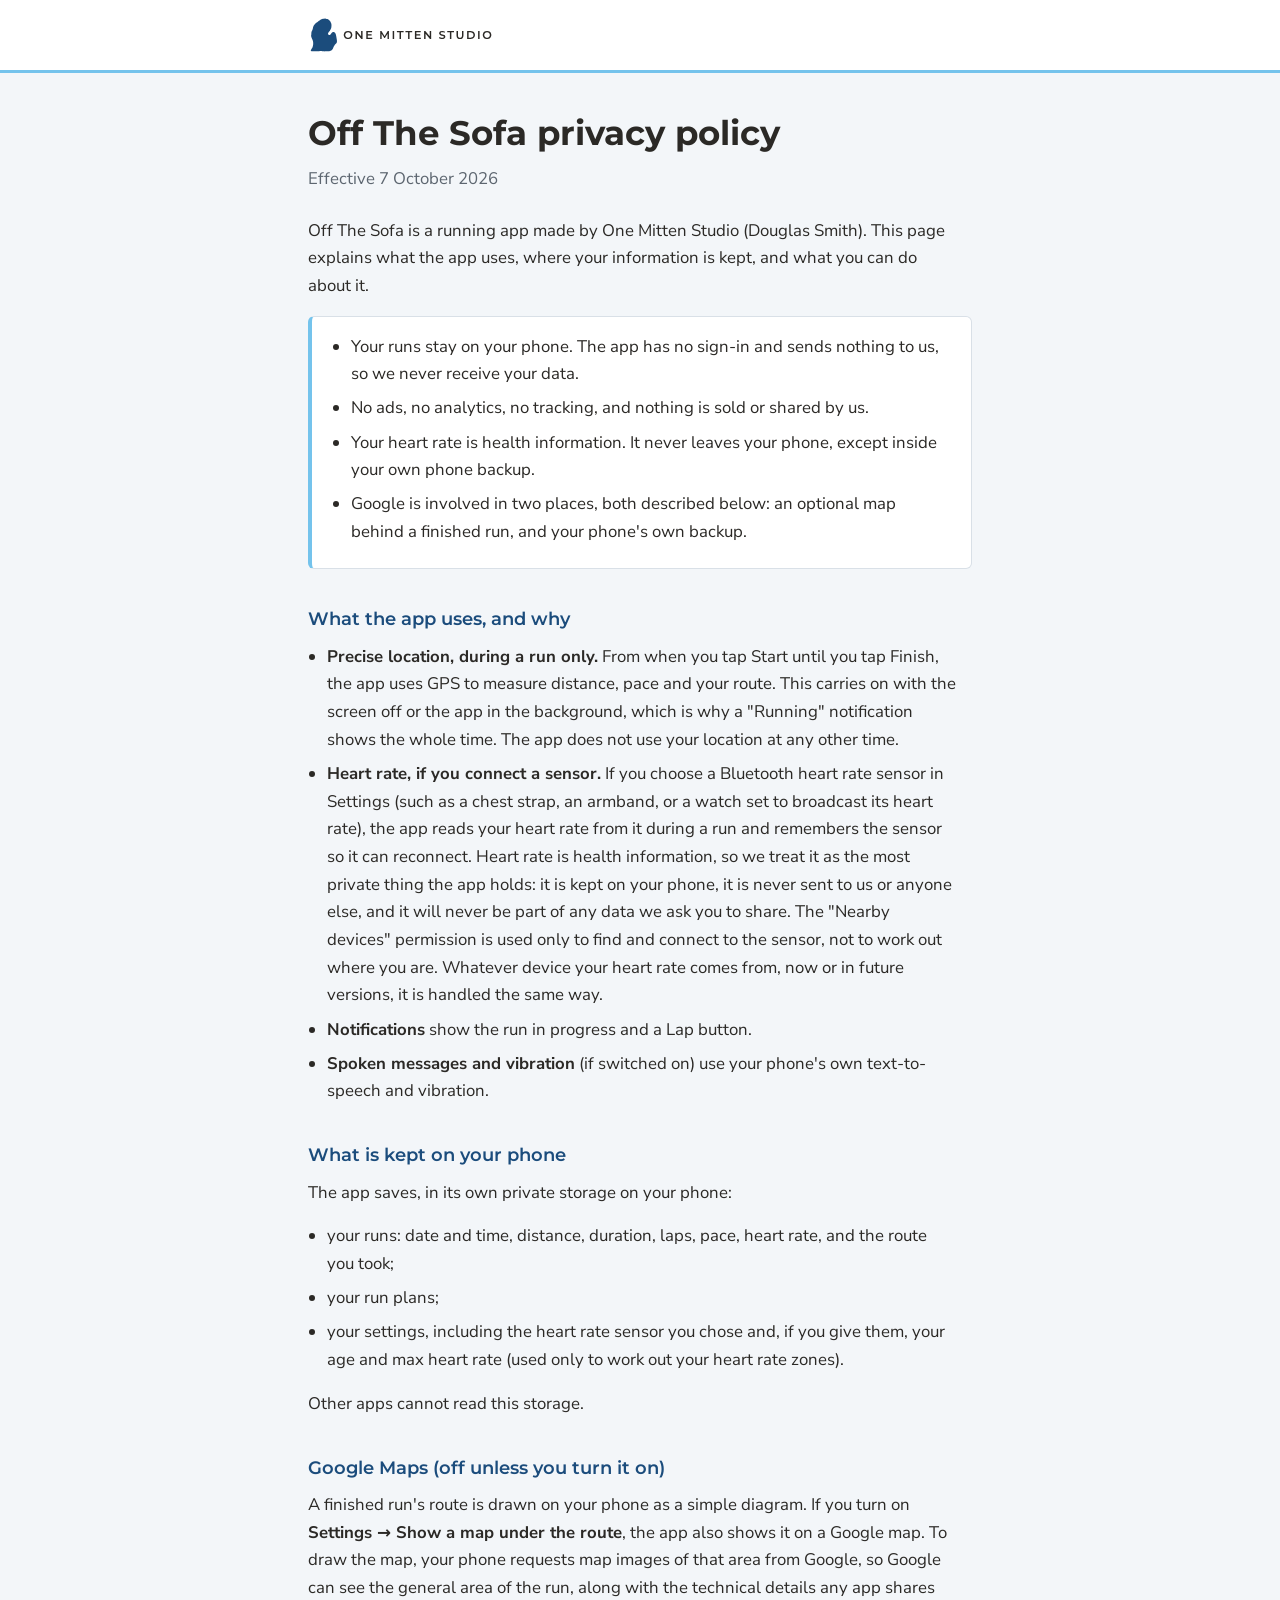
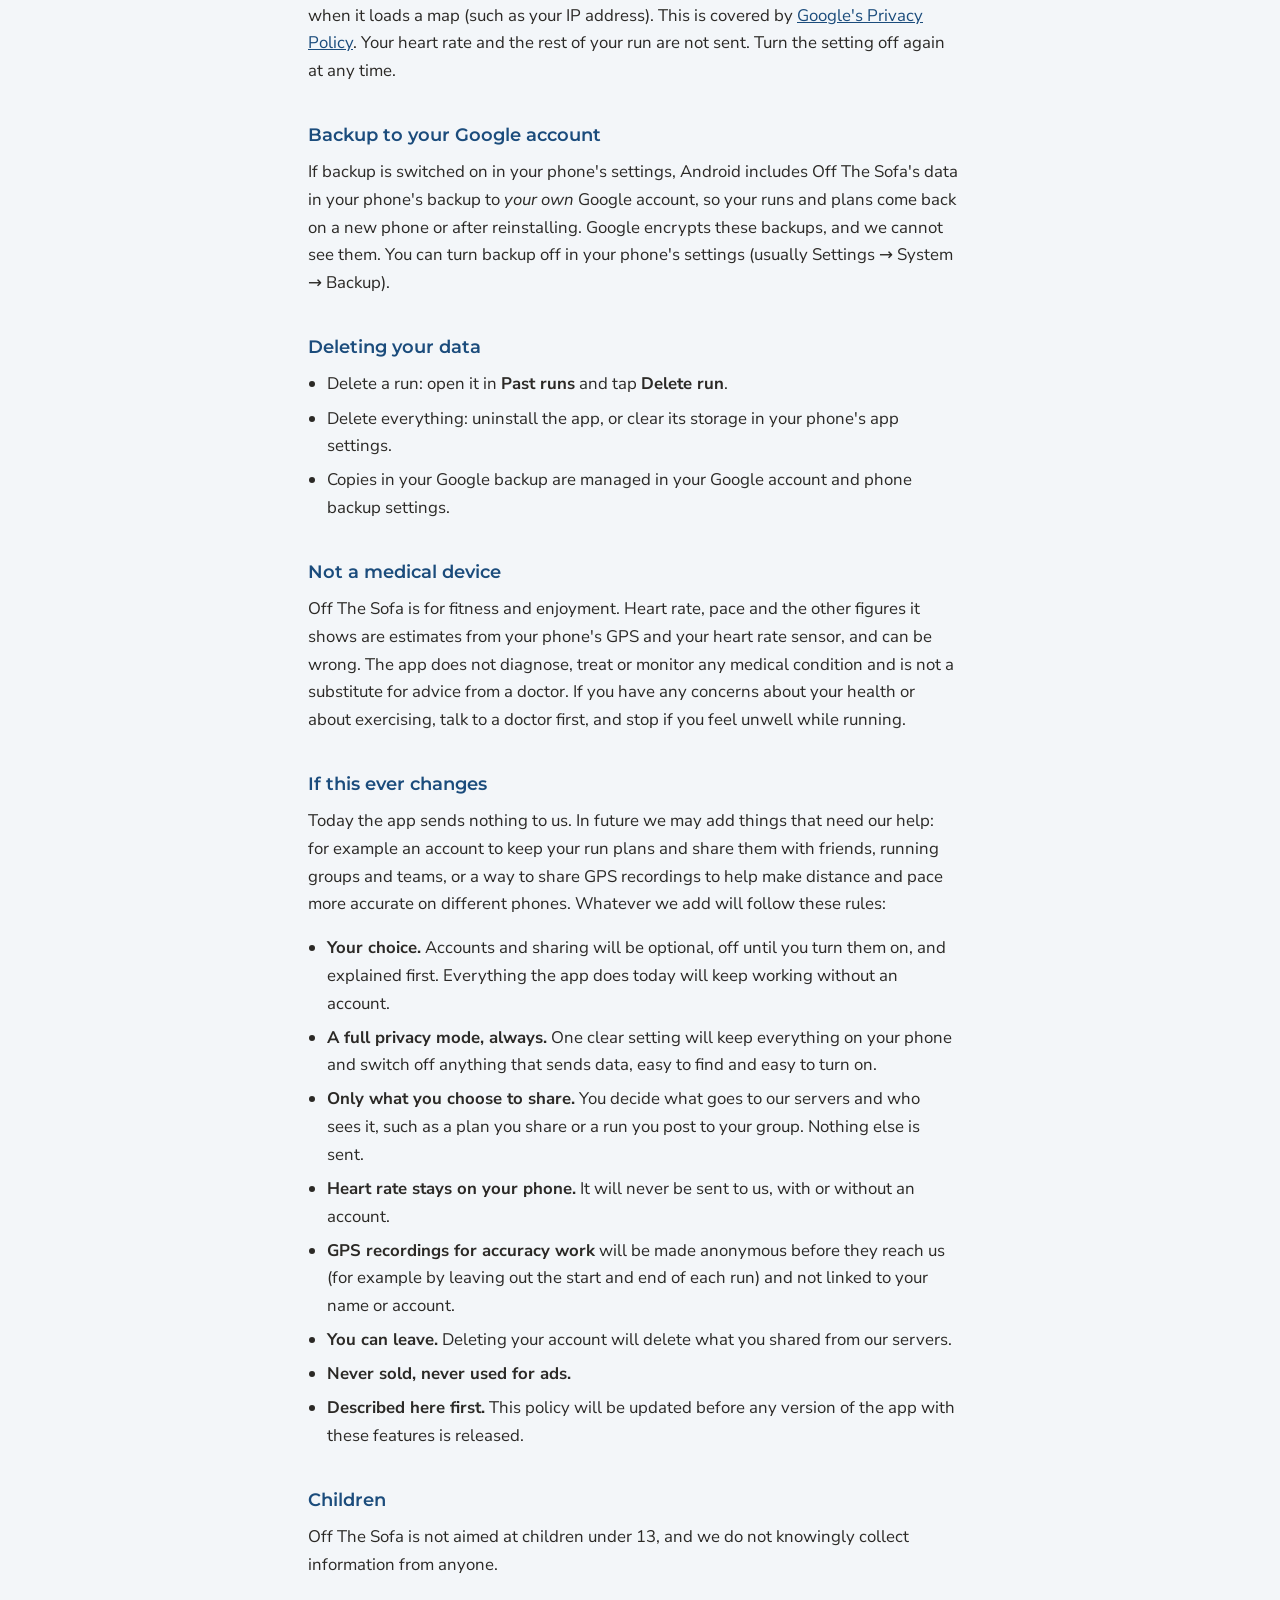
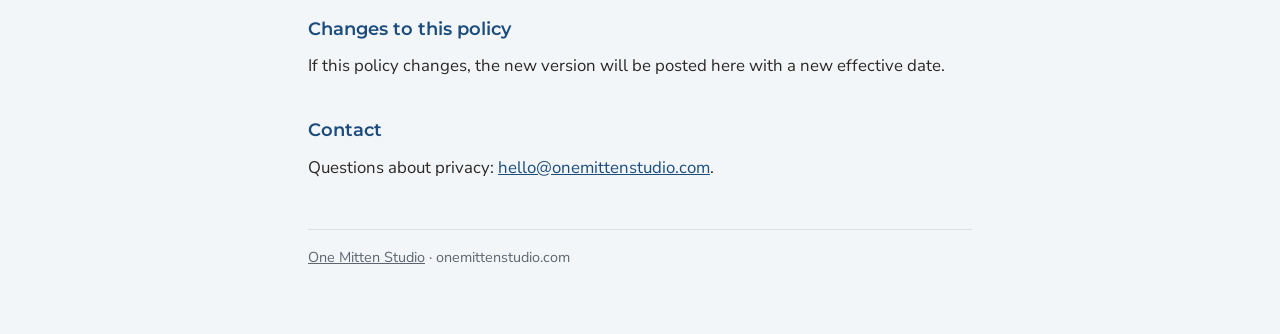
==== commit 9272f121: "Privacy policy: promise a full privacy mode that keeps everything on the phone Co-Authored-By: Claud" ====
--- a/privacy/off-the-sofa.html
+++ b/privacy/off-the-sofa.html
@@ -89,6 +89,8 @@
   <ul>
     <li><b>Your choice.</b> Accounts and sharing will be optional, off until you turn them on, and explained first.
       Everything the app does today will keep working without an account.</li>
+    <li><b>A full privacy mode, always.</b> One clear setting will keep everything on your phone and switch off
+      anything that sends data, easy to find and easy to turn on.</li>
     <li><b>Only what you choose to share.</b> You decide what goes to our servers and who sees it, such as a plan
       you share or a run you post to your group. Nothing else is sent.</li>
     <li><b>Heart rate stays on your phone.</b> It will never be sent to us, with or without an account.</li>
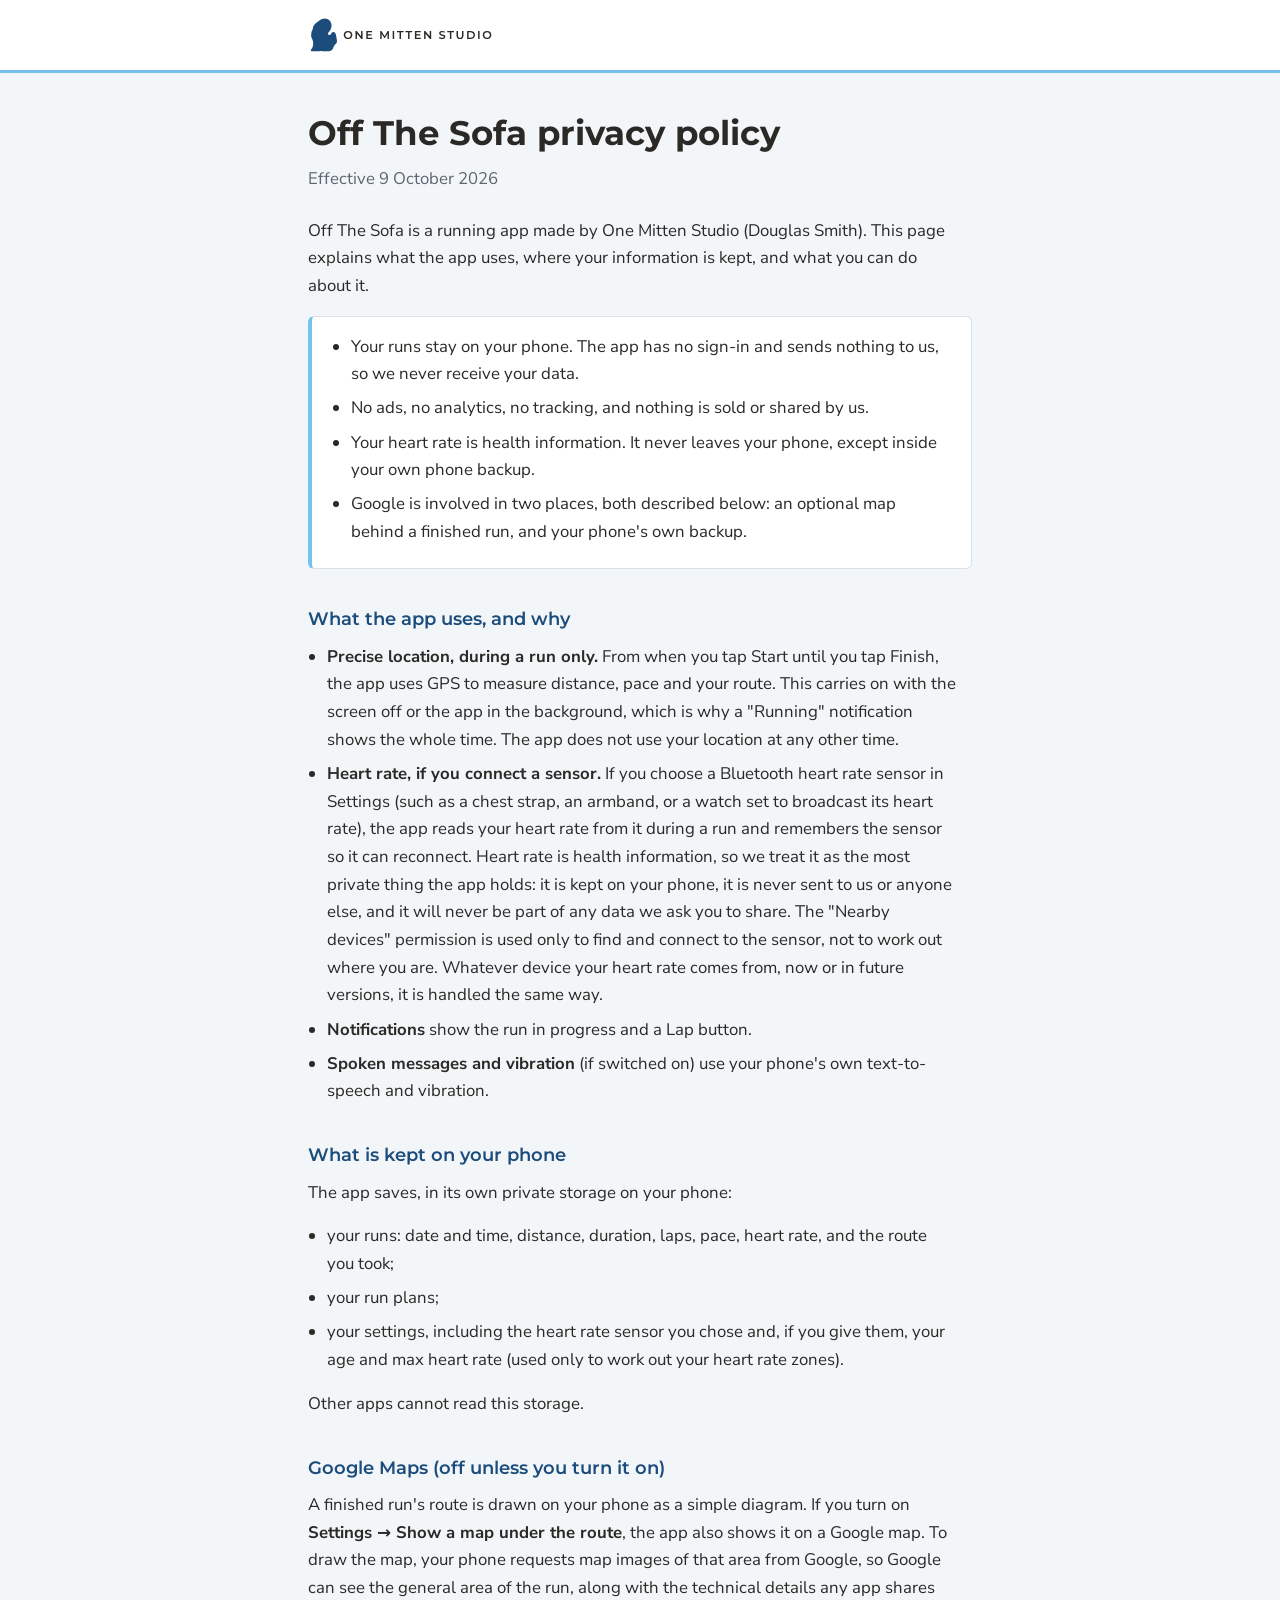
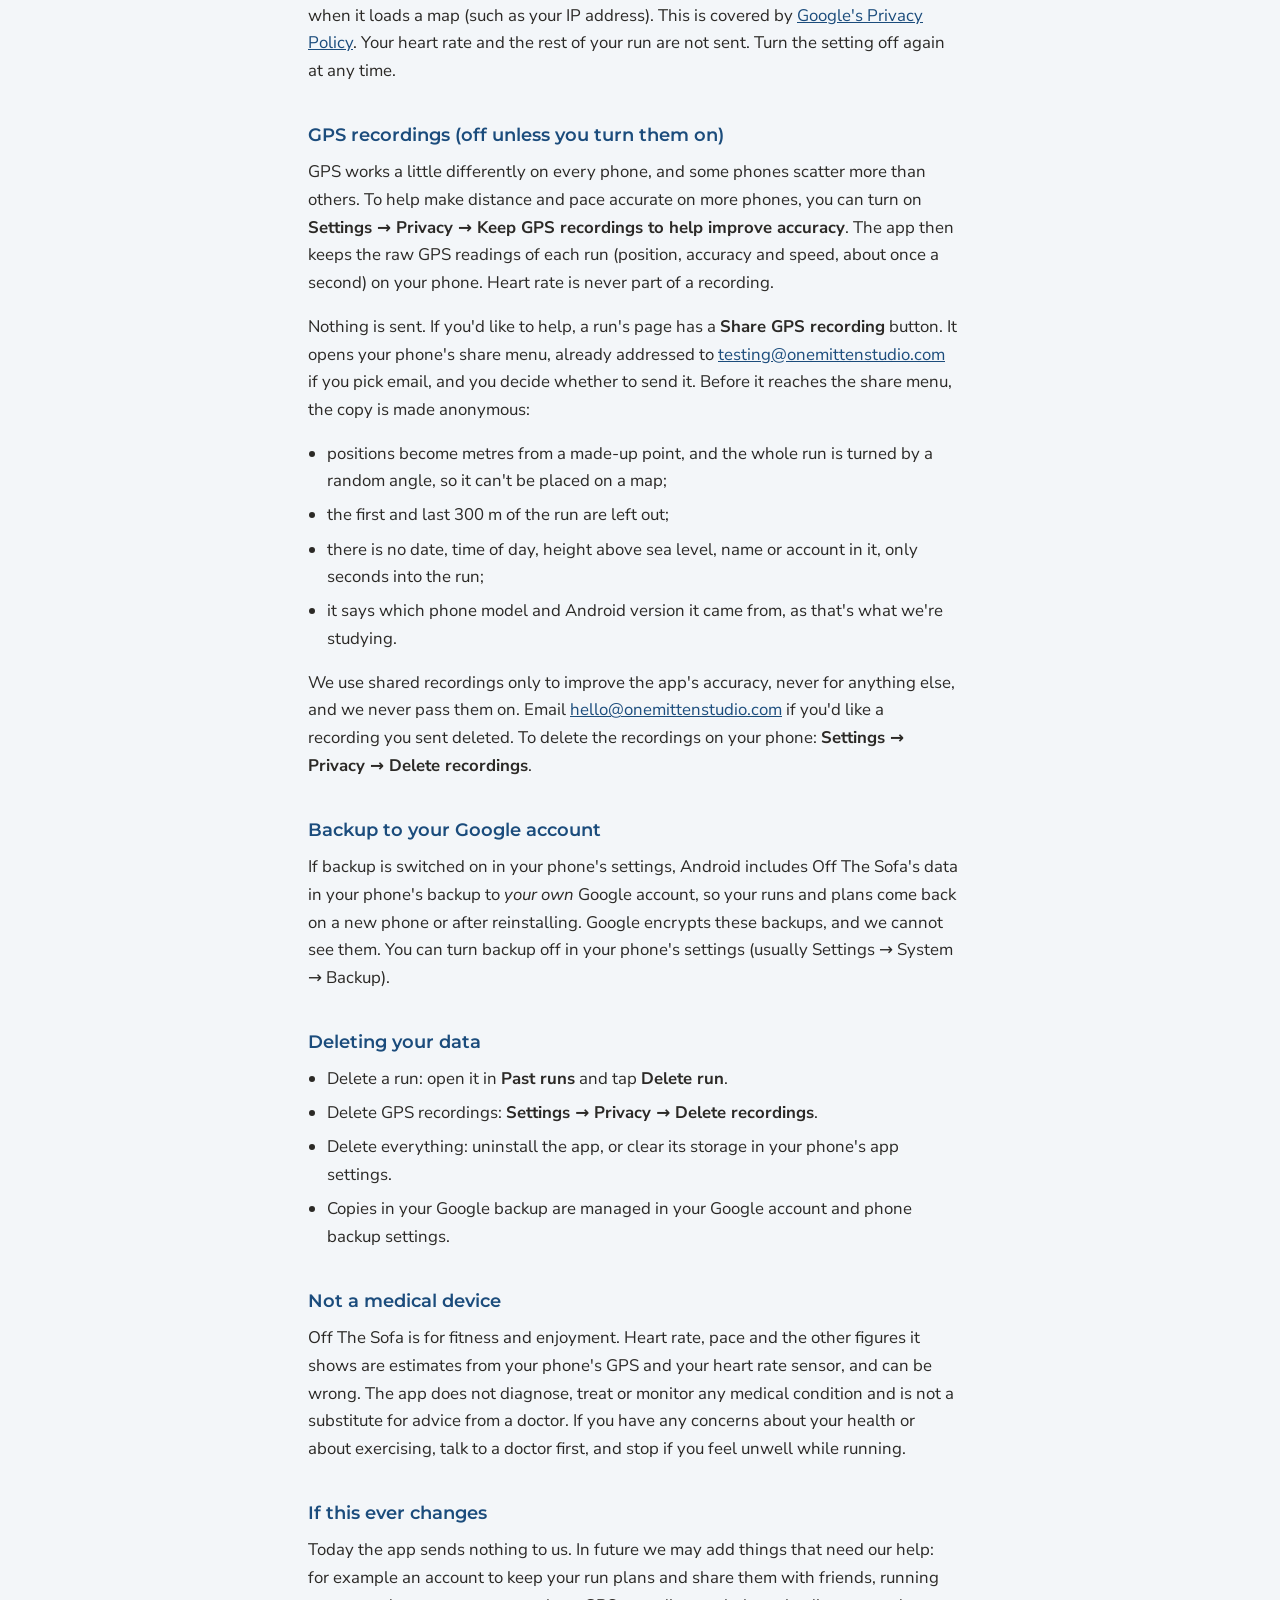
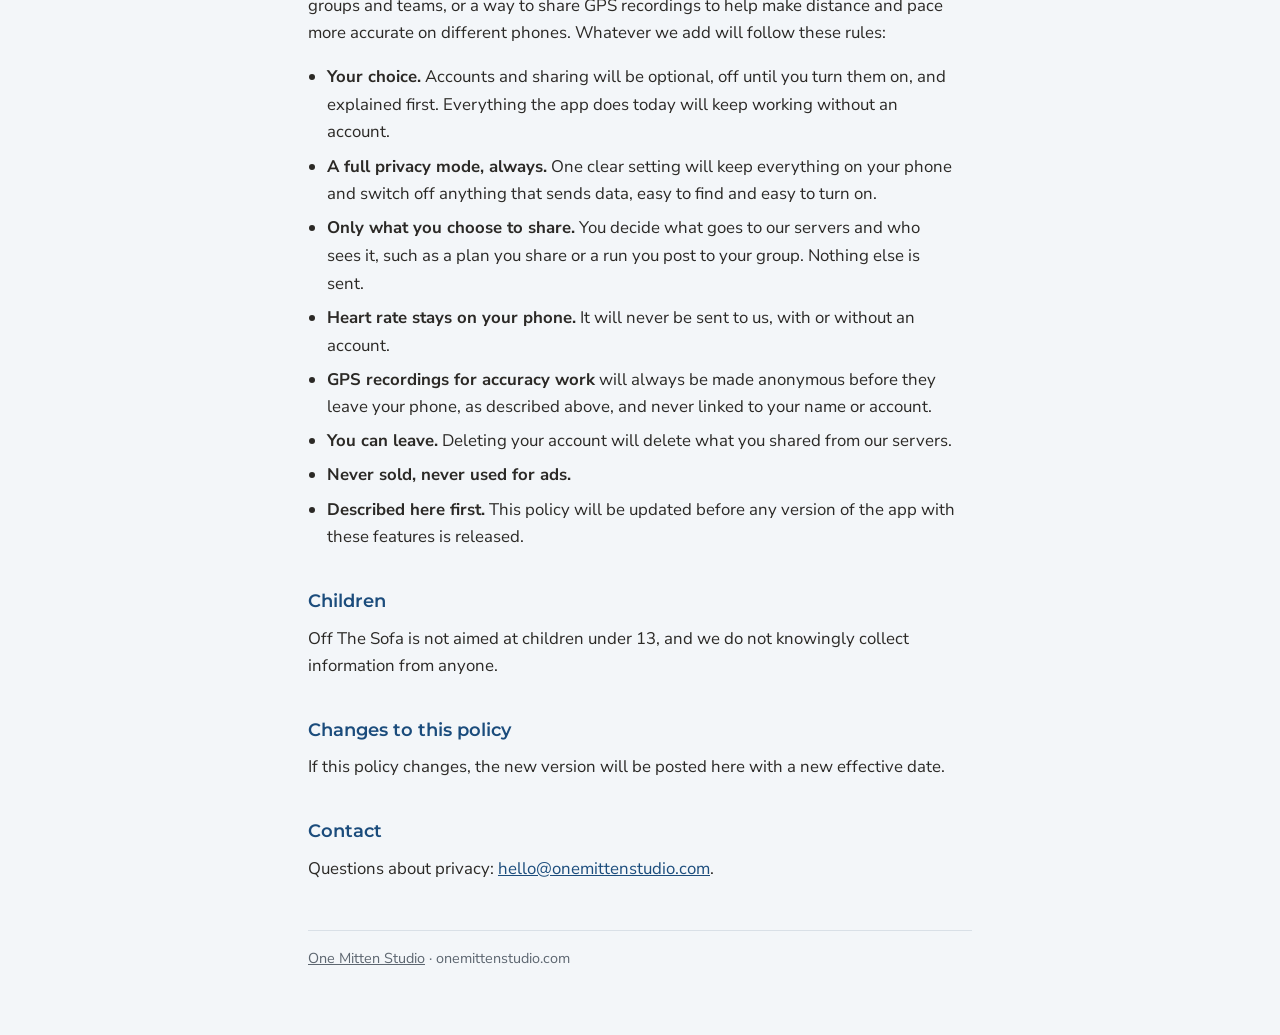
==== commit ccc37e4d: "Privacy policy: optional GPS recordings, shared only by the runner, made anonymous first Co-Authored" ====
--- a/privacy/off-the-sofa.html
+++ b/privacy/off-the-sofa.html
@@ -15,7 +15,7 @@
 <header><div class="inner"><a href="../"><img src="../assets/logo-horizontal-flat.svg" alt="One Mitten Studio"></a></div></header>
 <main>
   <h1>Off The Sofa privacy policy</h1>
-  <p class="date">Effective 7 October 2026</p>
+  <p class="date">Effective 9 October 2026</p>
 
   <p>Off The Sofa is a running app made by One Mitten Studio (Douglas Smith). This page explains what the app
     uses, where your information is kept, and what you can do about it.</p>
@@ -63,6 +63,25 @@
     <a href="https://policies.google.com/privacy">Google's Privacy Policy</a>. Your heart rate and the rest of your
     run are not sent. Turn the setting off again at any time.</p>
 
+  <h2>GPS recordings (off unless you turn them on)</h2>
+  <p>GPS works a little differently on every phone, and some phones scatter more than others. To help make
+    distance and pace accurate on more phones, you can turn on <b>Settings → Privacy → Keep GPS recordings to
+    help improve accuracy</b>. The app then keeps the raw GPS readings of each run (position, accuracy and speed,
+    about once a second) on your phone. Heart rate is never part of a recording.</p>
+  <p>Nothing is sent. If you'd like to help, a run's page has a <b>Share GPS recording</b> button. It opens your
+    phone's share menu, already addressed to <a href="mailto:testing@onemittenstudio.com">testing@onemittenstudio.com</a>
+    if you pick email, and you decide whether to send it. Before it reaches the share menu, the copy is made anonymous:</p>
+  <ul>
+    <li>positions become metres from a made-up point, and the whole run is turned by a random angle, so it can't be
+      placed on a map;</li>
+    <li>the first and last 300 m of the run are left out;</li>
+    <li>there is no date, time of day, height above sea level, name or account in it, only seconds into the run;</li>
+    <li>it says which phone model and Android version it came from, as that's what we're studying.</li>
+  </ul>
+  <p>We use shared recordings only to improve the app's accuracy, never for anything else, and we never pass them on.
+    Email <a href="mailto:hello@onemittenstudio.com">hello@onemittenstudio.com</a> if you'd like a recording you
+    sent deleted. To delete the recordings on your phone: <b>Settings → Privacy → Delete recordings</b>.</p>
+
   <h2>Backup to your Google account</h2>
   <p>If backup is switched on in your phone's settings, Android includes Off The Sofa's data in your phone's
     backup to <em>your own</em> Google account, so your runs and plans come back on a new phone or after
@@ -72,6 +91,7 @@
   <h2>Deleting your data</h2>
   <ul>
     <li>Delete a run: open it in <b>Past runs</b> and tap <b>Delete run</b>.</li>
+    <li>Delete GPS recordings: <b>Settings → Privacy → Delete recordings</b>.</li>
     <li>Delete everything: uninstall the app, or clear its storage in your phone's app settings.</li>
     <li>Copies in your Google backup are managed in your Google account and phone backup settings.</li>
   </ul>
@@ -94,8 +114,8 @@
     <li><b>Only what you choose to share.</b> You decide what goes to our servers and who sees it, such as a plan
       you share or a run you post to your group. Nothing else is sent.</li>
     <li><b>Heart rate stays on your phone.</b> It will never be sent to us, with or without an account.</li>
-    <li><b>GPS recordings for accuracy work</b> will be made anonymous before they reach us (for example by leaving
-      out the start and end of each run) and not linked to your name or account.</li>
+    <li><b>GPS recordings for accuracy work</b> will always be made anonymous before they leave your phone, as
+      described above, and never linked to your name or account.</li>
     <li><b>You can leave.</b> Deleting your account will delete what you shared from our servers.</li>
     <li><b>Never sold, never used for ads.</b></li>
     <li><b>Described here first.</b> This policy will be updated before any version of the app with these features is released.</li>
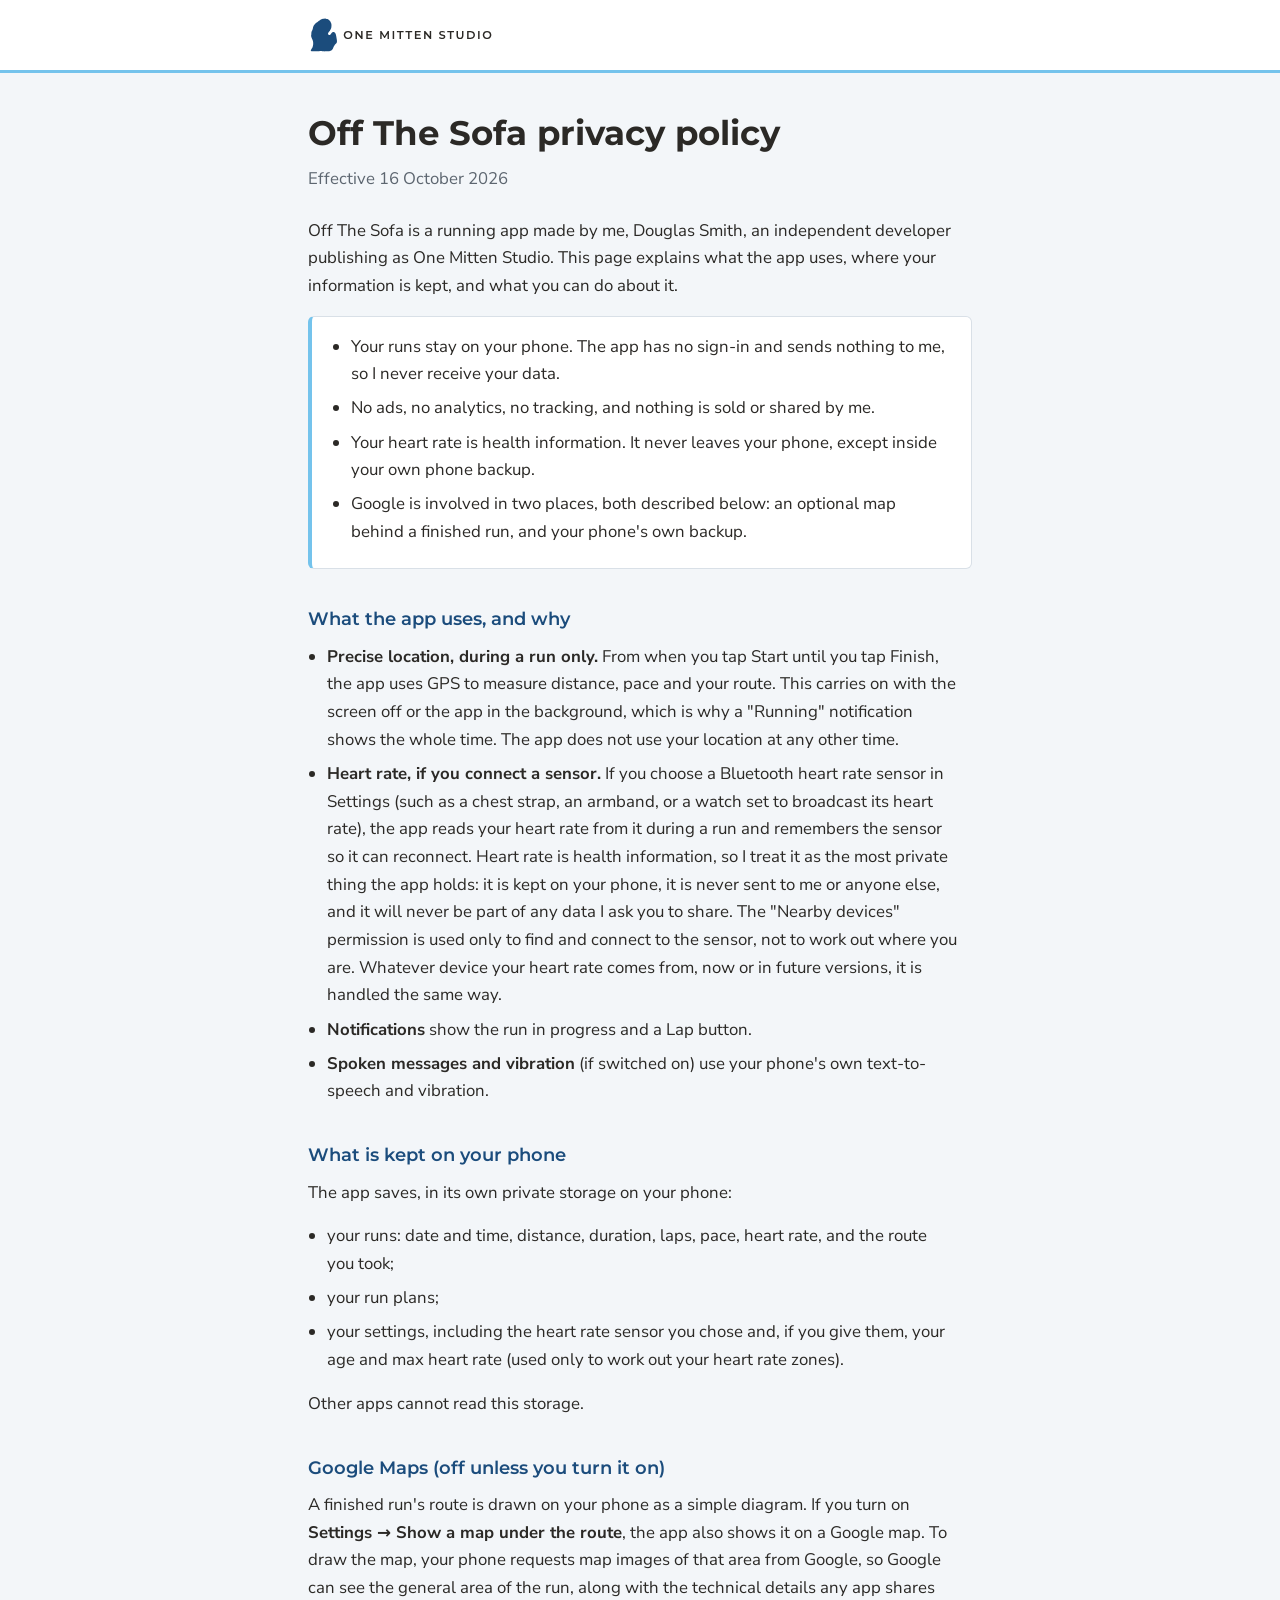
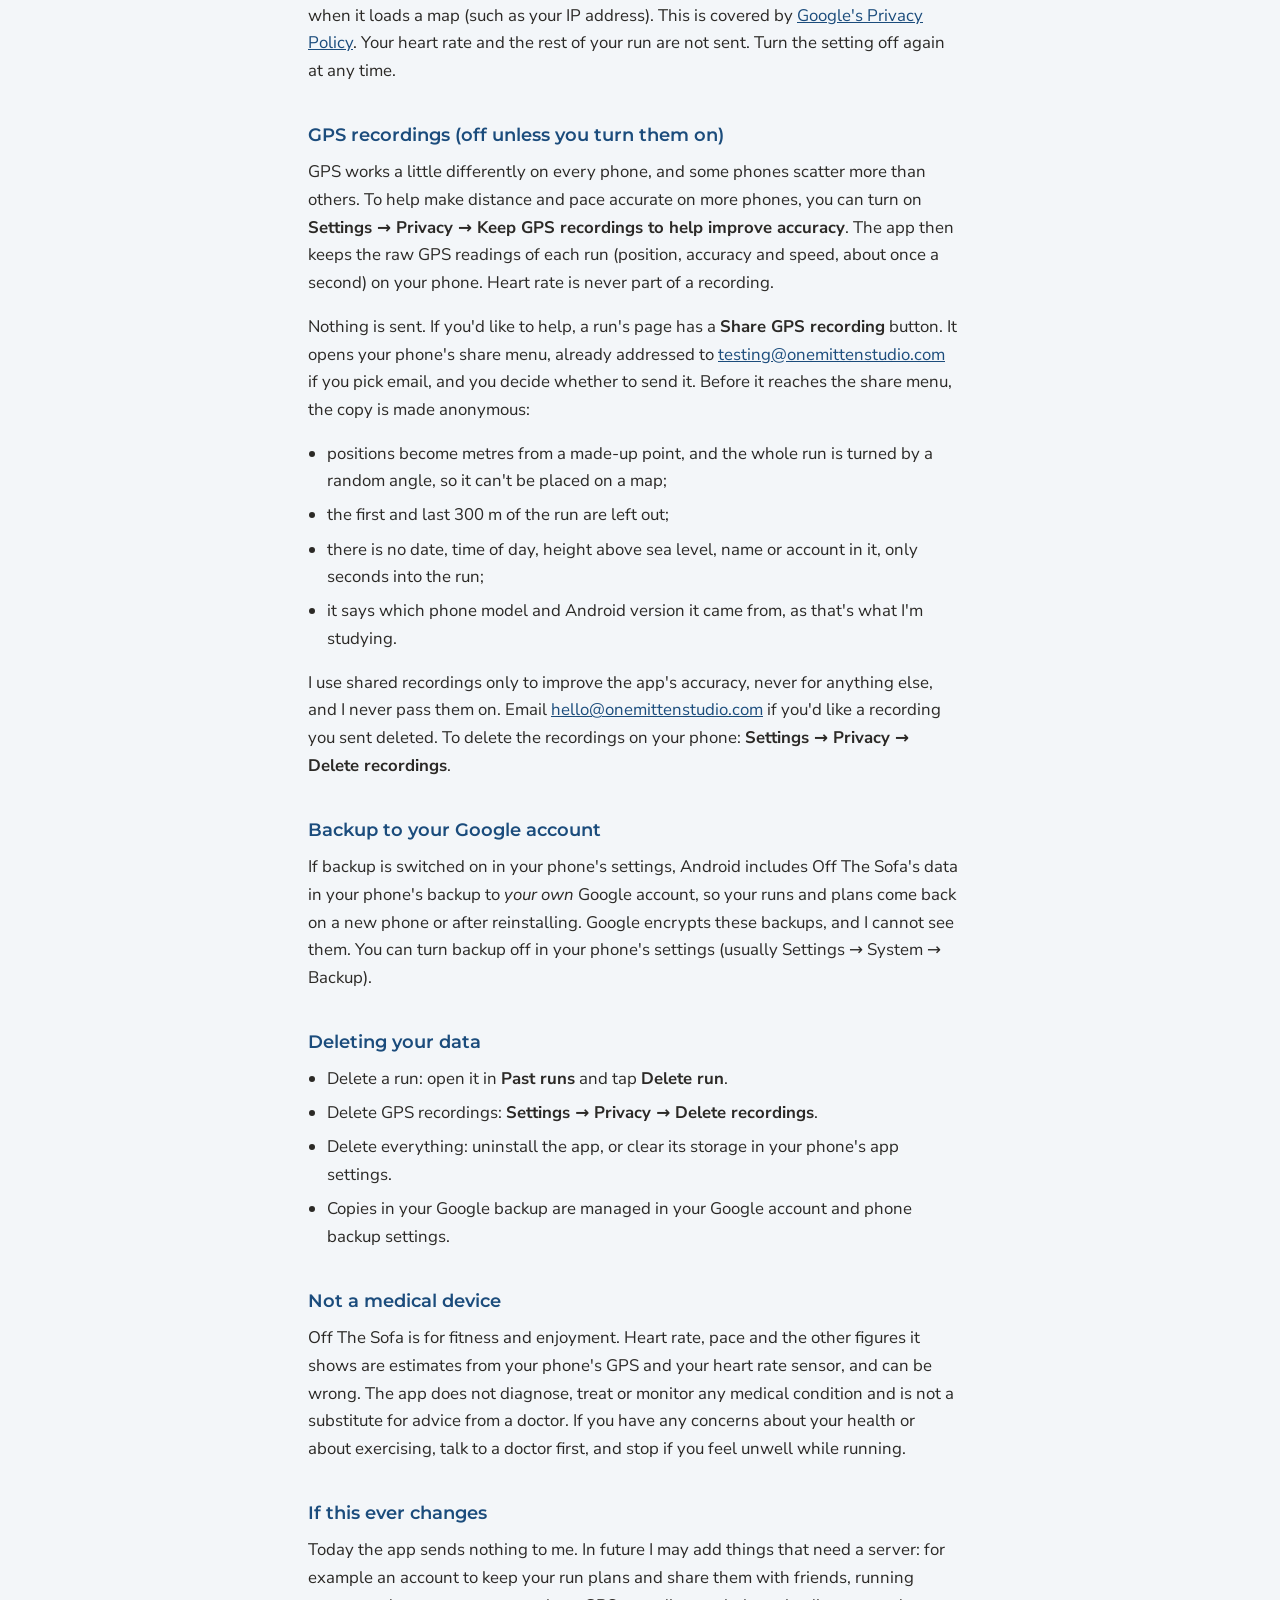
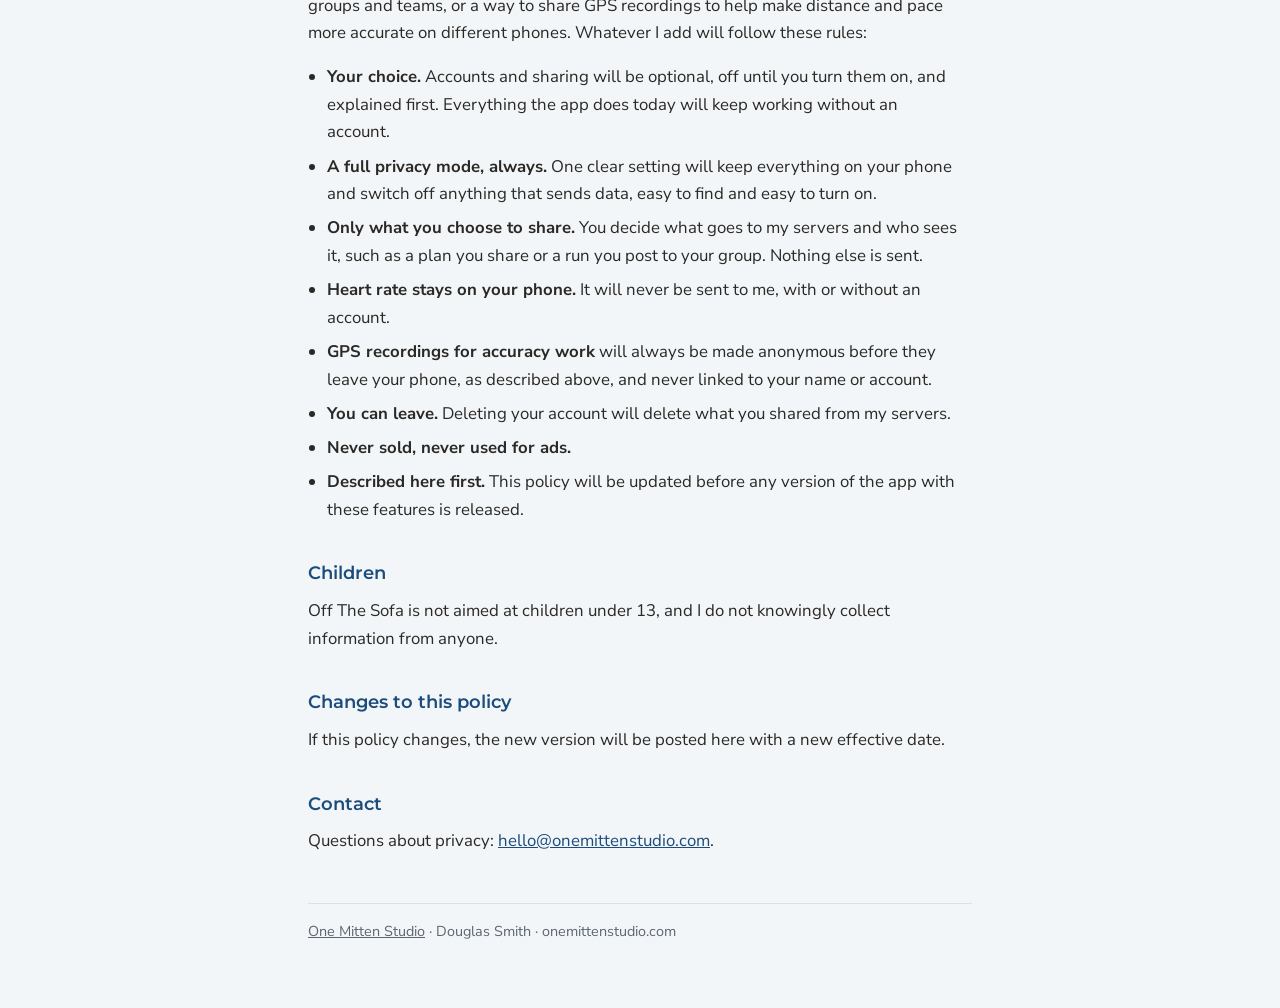
==== commit 3fb1a4c1: "Wording as a personal developer: made by Douglas Smith; the policy speaks as I Co-Authored-By: Claud" ====
--- a/privacy/off-the-sofa.html
+++ b/privacy/off-the-sofa.html
@@ -15,15 +15,15 @@
 <header><div class="inner"><a href="../"><img src="../assets/logo-horizontal-flat.svg" alt="One Mitten Studio"></a></div></header>
 <main>
   <h1>Off The Sofa privacy policy</h1>
-  <p class="date">Effective 9 October 2026</p>
+  <p class="date">Effective 16 October 2026</p>
 
-  <p>Off The Sofa is a running app made by One Mitten Studio (Douglas Smith). This page explains what the app
-    uses, where your information is kept, and what you can do about it.</p>
+  <p>Off The Sofa is a running app made by me, Douglas Smith, an independent developer publishing as One Mitten
+    Studio. This page explains what the app uses, where your information is kept, and what you can do about it.</p>
 
   <div class="summary">
     <ul>
-      <li>Your runs stay on your phone. The app has no sign-in and sends nothing to us, so we never receive your data.</li>
-      <li>No ads, no analytics, no tracking, and nothing is sold or shared by us.</li>
+      <li>Your runs stay on your phone. The app has no sign-in and sends nothing to me, so I never receive your data.</li>
+      <li>No ads, no analytics, no tracking, and nothing is sold or shared by me.</li>
       <li>Your heart rate is health information. It never leaves your phone, except inside your own phone backup.</li>
       <li>Google is involved in two places, both described below: an optional map behind a finished run, and your phone's own backup.</li>
     </ul>
@@ -37,8 +37,8 @@
     <li><b>Heart rate, if you connect a sensor.</b> If you choose a Bluetooth heart rate sensor in Settings (such as a
       chest strap, an armband, or a watch set to broadcast its heart rate), the app reads your heart rate from it
       during a run and remembers the sensor so it can reconnect. Heart rate is health
-      information, so we treat it as the most private thing the app holds: it is kept on your phone, it is never
-      sent to us or anyone else, and it will never be part of any data we ask you to share. The "Nearby devices"
+      information, so I treat it as the most private thing the app holds: it is kept on your phone, it is never
+      sent to me or anyone else, and it will never be part of any data I ask you to share. The "Nearby devices"
       permission is used only to find and connect to the sensor, not to work out where you are. Whatever device
       your heart rate comes from, now or in future versions, it is handled the same way.</li>
     <li><b>Notifications</b> show the run in progress and a Lap button.</li>
@@ -76,16 +76,16 @@
       placed on a map;</li>
     <li>the first and last 300 m of the run are left out;</li>
     <li>there is no date, time of day, height above sea level, name or account in it, only seconds into the run;</li>
-    <li>it says which phone model and Android version it came from, as that's what we're studying.</li>
+    <li>it says which phone model and Android version it came from, as that's what I'm studying.</li>
   </ul>
-  <p>We use shared recordings only to improve the app's accuracy, never for anything else, and we never pass them on.
+  <p>I use shared recordings only to improve the app's accuracy, never for anything else, and I never pass them on.
     Email <a href="mailto:hello@onemittenstudio.com">hello@onemittenstudio.com</a> if you'd like a recording you
     sent deleted. To delete the recordings on your phone: <b>Settings → Privacy → Delete recordings</b>.</p>
 
   <h2>Backup to your Google account</h2>
   <p>If backup is switched on in your phone's settings, Android includes Off The Sofa's data in your phone's
     backup to <em>your own</em> Google account, so your runs and plans come back on a new phone or after
-    reinstalling. Google encrypts these backups, and we cannot see them. You can turn backup off in your phone's
+    reinstalling. Google encrypts these backups, and I cannot see them. You can turn backup off in your phone's
     settings (usually Settings → System → Backup).</p>
 
   <h2>Deleting your data</h2>
@@ -103,26 +103,26 @@
     about exercising, talk to a doctor first, and stop if you feel unwell while running.</p>
 
   <h2>If this ever changes</h2>
-  <p>Today the app sends nothing to us. In future we may add things that need our help: for example an account to
+  <p>Today the app sends nothing to me. In future I may add things that need a server: for example an account to
     keep your run plans and share them with friends, running groups and teams, or a way to share GPS recordings
-    to help make distance and pace more accurate on different phones. Whatever we add will follow these rules:</p>
+    to help make distance and pace more accurate on different phones. Whatever I add will follow these rules:</p>
   <ul>
     <li><b>Your choice.</b> Accounts and sharing will be optional, off until you turn them on, and explained first.
       Everything the app does today will keep working without an account.</li>
     <li><b>A full privacy mode, always.</b> One clear setting will keep everything on your phone and switch off
       anything that sends data, easy to find and easy to turn on.</li>
-    <li><b>Only what you choose to share.</b> You decide what goes to our servers and who sees it, such as a plan
+    <li><b>Only what you choose to share.</b> You decide what goes to my servers and who sees it, such as a plan
       you share or a run you post to your group. Nothing else is sent.</li>
-    <li><b>Heart rate stays on your phone.</b> It will never be sent to us, with or without an account.</li>
+    <li><b>Heart rate stays on your phone.</b> It will never be sent to me, with or without an account.</li>
     <li><b>GPS recordings for accuracy work</b> will always be made anonymous before they leave your phone, as
       described above, and never linked to your name or account.</li>
-    <li><b>You can leave.</b> Deleting your account will delete what you shared from our servers.</li>
+    <li><b>You can leave.</b> Deleting your account will delete what you shared from my servers.</li>
     <li><b>Never sold, never used for ads.</b></li>
     <li><b>Described here first.</b> This policy will be updated before any version of the app with these features is released.</li>
   </ul>
 
   <h2>Children</h2>
-  <p>Off The Sofa is not aimed at children under 13, and we do not knowingly collect information from anyone.</p>
+  <p>Off The Sofa is not aimed at children under 13, and I do not knowingly collect information from anyone.</p>
 
   <h2>Changes to this policy</h2>
   <p>If this policy changes, the new version will be posted here with a new effective date.</p>
@@ -130,7 +130,7 @@
   <h2>Contact</h2>
   <p>Questions about privacy: <a href="mailto:hello@onemittenstudio.com">hello@onemittenstudio.com</a>.</p>
 
-  <footer><a href="../">One Mitten Studio</a> · onemittenstudio.com</footer>
+  <footer><a href="../">One Mitten Studio</a> · Douglas Smith · onemittenstudio.com</footer>
 </main>
 </body>
 </html>
